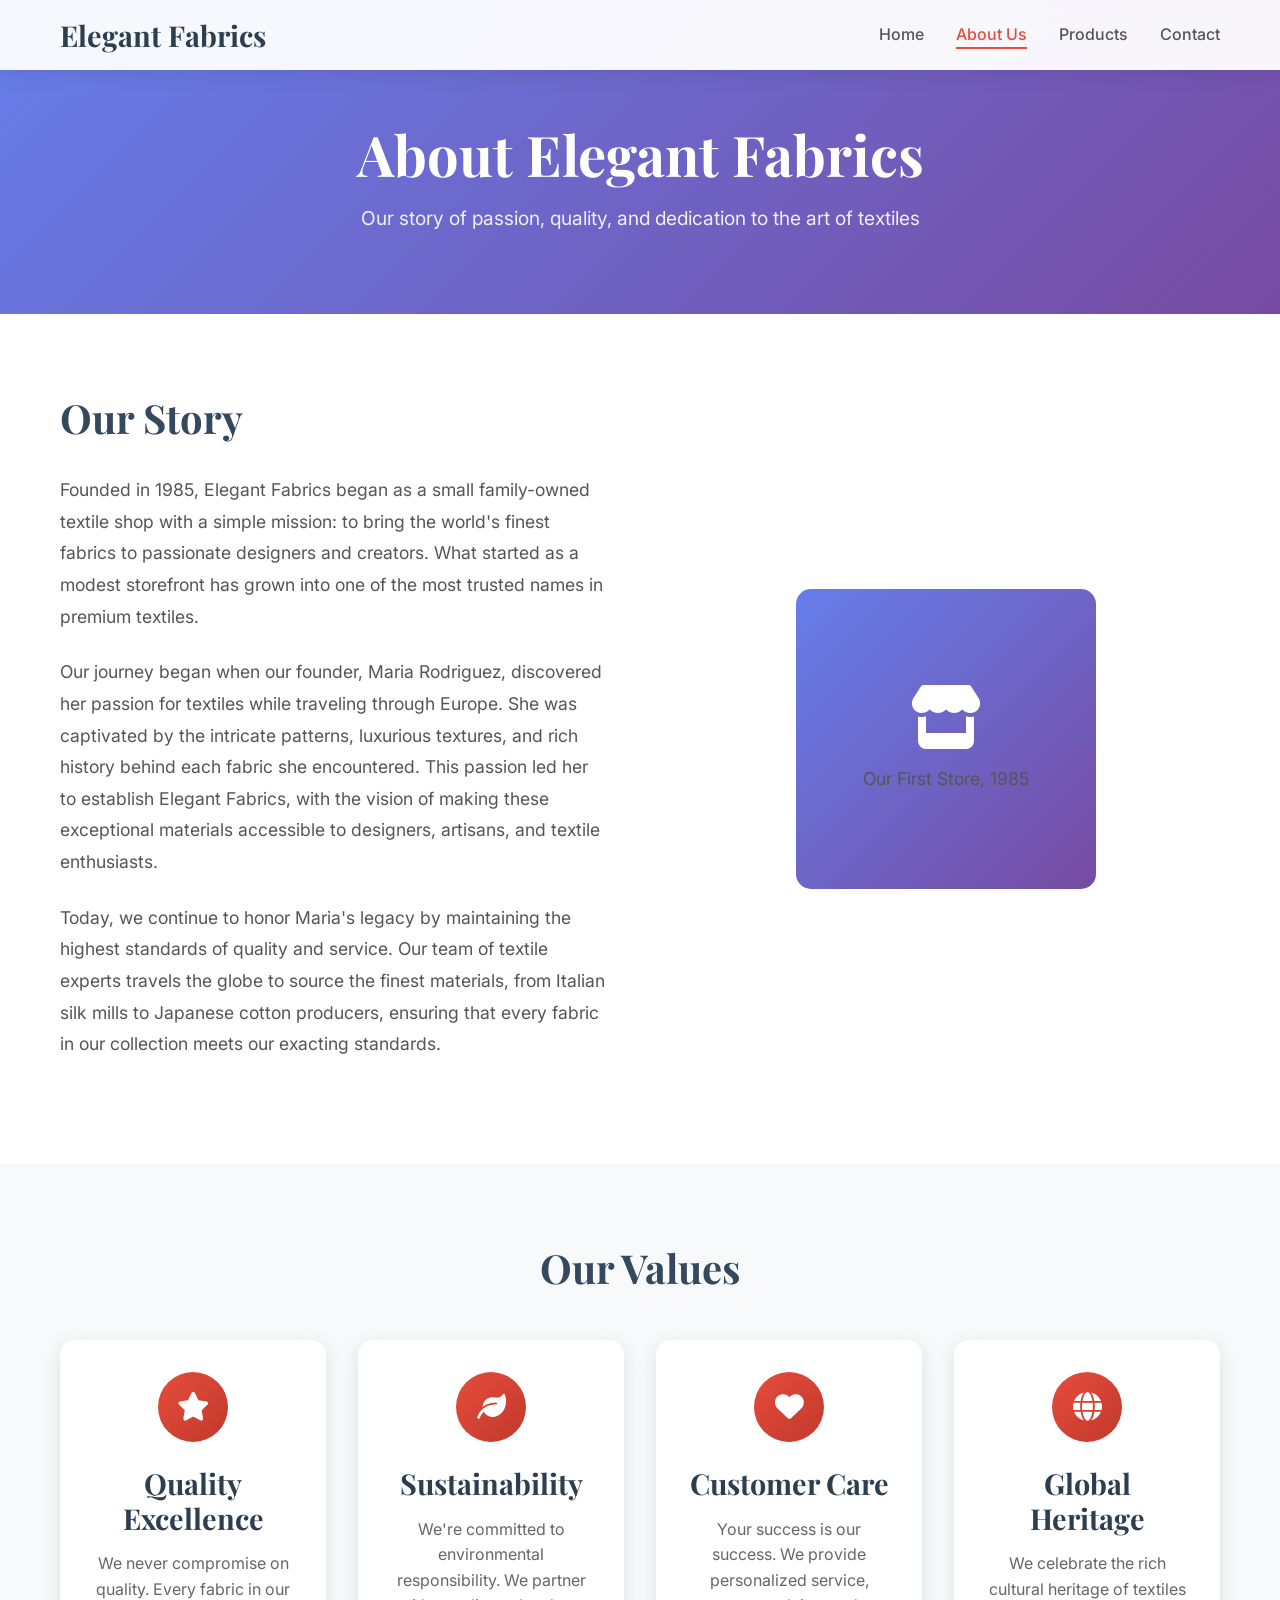
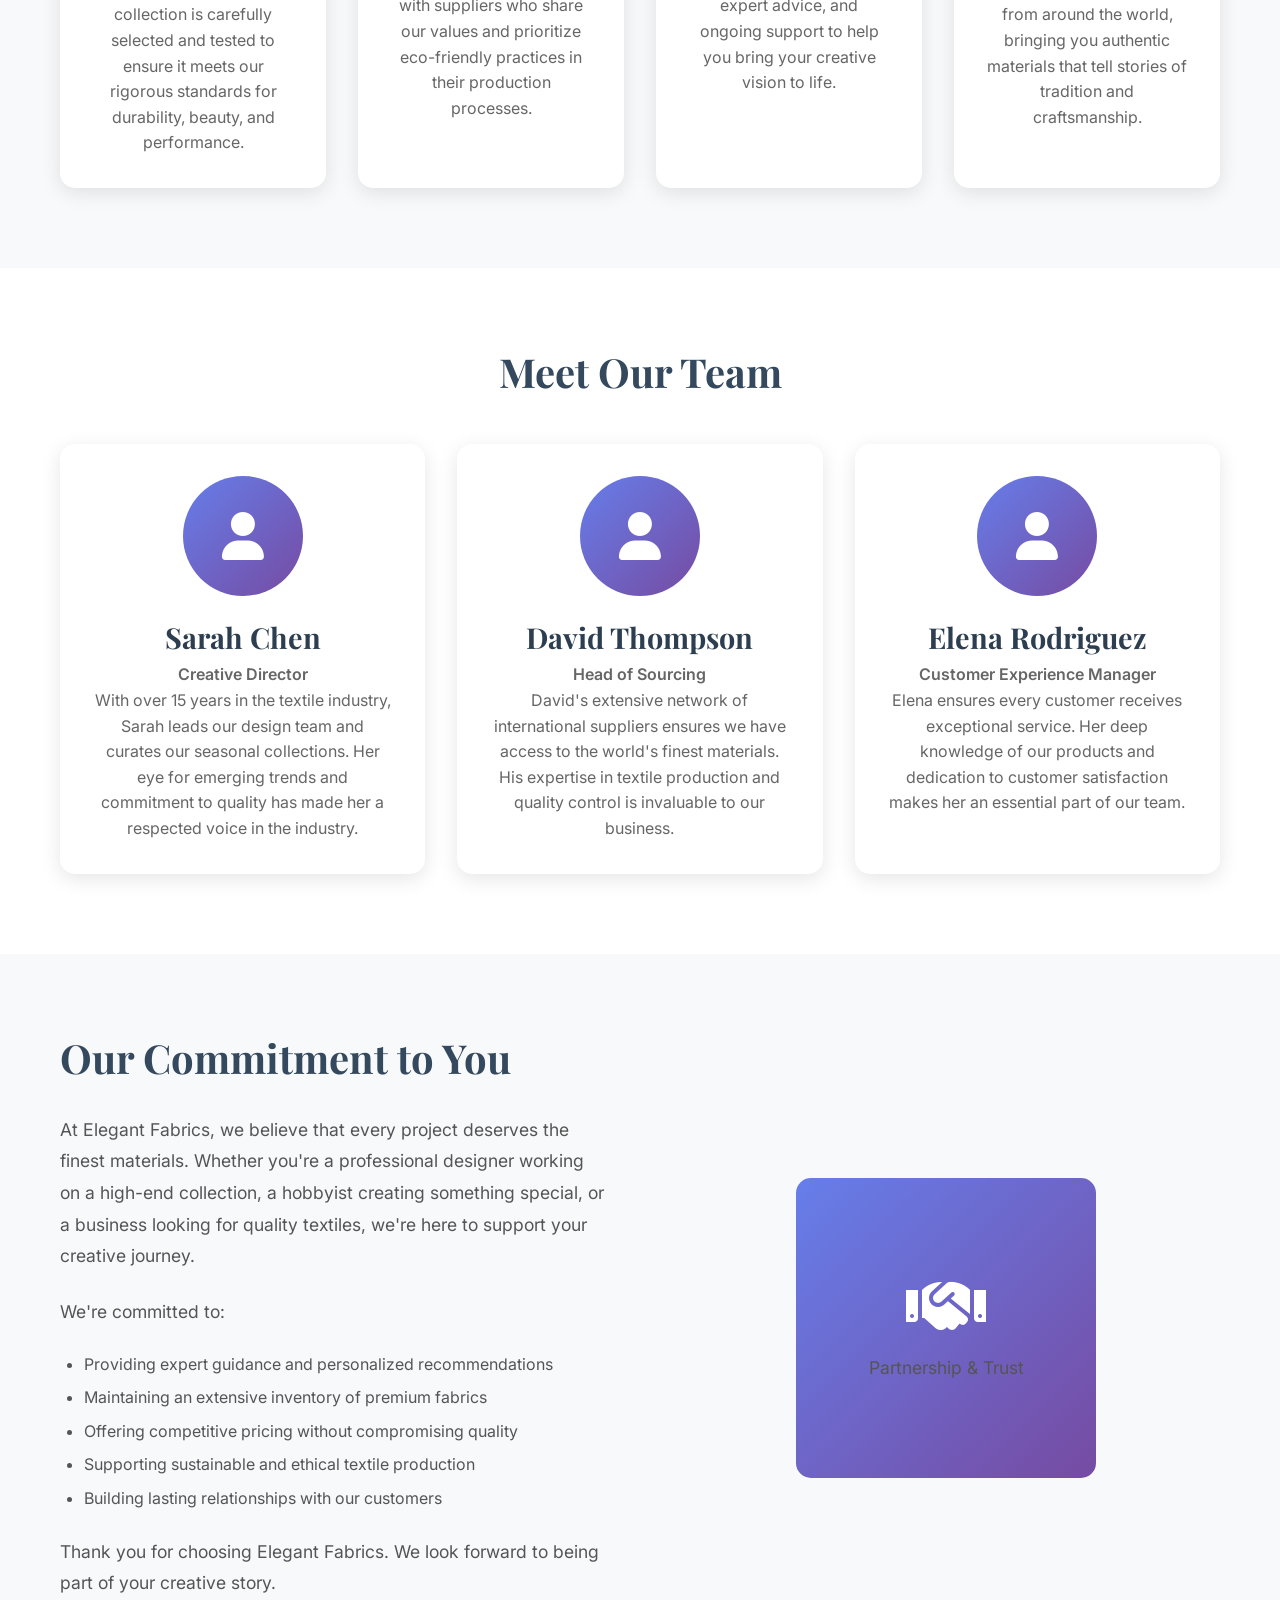
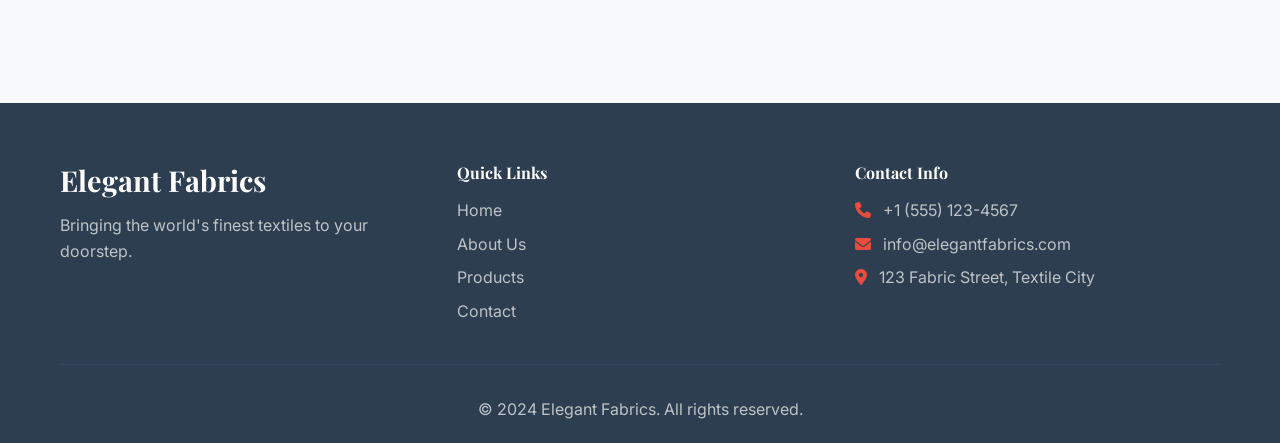
==== about.html @ a0fb5ec3 "Create Elegant Fabrics website with responsive design and modern features Co-authored-by: janikhushi" ====
<!DOCTYPE html>
<html lang="en">
<head>
    <meta charset="UTF-8">
    <meta name="viewport" content="width=device-width, initial-scale=1.0">
    <title>About Us - Elegant Fabrics</title>
    <link rel="stylesheet" href="styles.css">
    <link href="https://fonts.googleapis.com/css2?family=Playfair+Display:wght@400;700&family=Inter:wght@300;400;500;600&display=swap" rel="stylesheet">
    <link rel="stylesheet" href="https://cdnjs.cloudflare.com/ajax/libs/font-awesome/6.0.0/css/all.min.css">
</head>
<body>
    <nav class="navbar">
        <div class="nav-container">
            <div class="nav-logo">
                <h2>Elegant Fabrics</h2>
            </div>
            <ul class="nav-menu">
                <li class="nav-item">
                    <a href="index.html" class="nav-link">Home</a>
                </li>
                <li class="nav-item">
                    <a href="about.html" class="nav-link active">About Us</a>
                </li>
                <li class="nav-item">
                    <a href="#products" class="nav-link">Products</a>
                </li>
                <li class="nav-item">
                    <a href="#contact" class="nav-link">Contact</a>
                </li>
            </ul>
            <div class="hamburger">
                <span class="bar"></span>
                <span class="bar"></span>
                <span class="bar"></span>
            </div>
        </div>
    </nav>

    <header class="page-header">
        <div class="container">
            <h1>About Elegant Fabrics</h1>
            <p>Our story of passion, quality, and dedication to the art of textiles</p>
        </div>
    </header>

    <main>
        <!-- Our Story Section -->
        <section class="about-section">
            <div class="container">
                <div class="about-content">
                    <div class="about-text">
                        <h2>Our Story</h2>
                        <p>Founded in 1985, Elegant Fabrics began as a small family-owned textile shop with a simple mission: to bring the world's finest fabrics to passionate designers and creators. What started as a modest storefront has grown into one of the most trusted names in premium textiles.</p>
                        
                        <p>Our journey began when our founder, Maria Rodriguez, discovered her passion for textiles while traveling through Europe. She was captivated by the intricate patterns, luxurious textures, and rich history behind each fabric she encountered. This passion led her to establish Elegant Fabrics, with the vision of making these exceptional materials accessible to designers, artisans, and textile enthusiasts.</p>
                        
                        <p>Today, we continue to honor Maria's legacy by maintaining the highest standards of quality and service. Our team of textile experts travels the globe to source the finest materials, from Italian silk mills to Japanese cotton producers, ensuring that every fabric in our collection meets our exacting standards.</p>
                    </div>
                    <div class="about-image">
                        <div class="image-placeholder">
                            <i class="fas fa-store"></i>
                            <p>Our First Store, 1985</p>
                        </div>
                    </div>
                </div>
            </div>
        </section>

        <!-- Our Values Section -->
        <section class="values-section">
            <div class="container">
                <h2>Our Values</h2>
                <div class="values-grid">
                    <div class="value-card">
                        <div class="value-icon">
                            <i class="fas fa-star"></i>
                        </div>
                        <h3>Quality Excellence</h3>
                        <p>We never compromise on quality. Every fabric in our collection is carefully selected and tested to ensure it meets our rigorous standards for durability, beauty, and performance.</p>
                    </div>
                    <div class="value-card">
                        <div class="value-icon">
                            <i class="fas fa-leaf"></i>
                        </div>
                        <h3>Sustainability</h3>
                        <p>We're committed to environmental responsibility. We partner with suppliers who share our values and prioritize eco-friendly practices in their production processes.</p>
                    </div>
                    <div class="value-card">
                        <div class="value-icon">
                            <i class="fas fa-heart"></i>
                        </div>
                        <h3>Customer Care</h3>
                        <p>Your success is our success. We provide personalized service, expert advice, and ongoing support to help you bring your creative vision to life.</p>
                    </div>
                    <div class="value-card">
                        <div class="value-icon">
                            <i class="fas fa-globe"></i>
                        </div>
                        <h3>Global Heritage</h3>
                        <p>We celebrate the rich cultural heritage of textiles from around the world, bringing you authentic materials that tell stories of tradition and craftsmanship.</p>
                    </div>
                </div>
            </div>
        </section>

        <!-- Our Team Section -->
        <section class="team-section">
            <div class="container">
                <h2>Meet Our Team</h2>
                <div class="team-grid">
                    <div class="team-member">
                        <div class="member-image">
                            <i class="fas fa-user"></i>
                        </div>
                        <h3>Sarah Chen</h3>
                        <p class="member-title">Creative Director</p>
                        <p>With over 15 years in the textile industry, Sarah leads our design team and curates our seasonal collections. Her eye for emerging trends and commitment to quality has made her a respected voice in the industry.</p>
                    </div>
                    <div class="team-member">
                        <div class="member-image">
                            <i class="fas fa-user"></i>
                        </div>
                        <h3>David Thompson</h3>
                        <p class="member-title">Head of Sourcing</p>
                        <p>David's extensive network of international suppliers ensures we have access to the world's finest materials. His expertise in textile production and quality control is invaluable to our business.</p>
                    </div>
                    <div class="team-member">
                        <div class="member-image">
                            <i class="fas fa-user"></i>
                        </div>
                        <h3>Elena Rodriguez</h3>
                        <p class="member-title">Customer Experience Manager</p>
                        <p>Elena ensures every customer receives exceptional service. Her deep knowledge of our products and dedication to customer satisfaction makes her an essential part of our team.</p>
                    </div>
                </div>
            </div>
        </section>

        <!-- Our Commitment Section -->
        <section class="commitment-section">
            <div class="container">
                <div class="commitment-content">
                    <div class="commitment-text">
                        <h2>Our Commitment to You</h2>
                        <p>At Elegant Fabrics, we believe that every project deserves the finest materials. Whether you're a professional designer working on a high-end collection, a hobbyist creating something special, or a business looking for quality textiles, we're here to support your creative journey.</p>
                        
                        <p>We're committed to:</p>
                        <ul>
                            <li>Providing expert guidance and personalized recommendations</li>
                            <li>Maintaining an extensive inventory of premium fabrics</li>
                            <li>Offering competitive pricing without compromising quality</li>
                            <li>Supporting sustainable and ethical textile production</li>
                            <li>Building lasting relationships with our customers</li>
                        </ul>
                        
                        <p>Thank you for choosing Elegant Fabrics. We look forward to being part of your creative story.</p>
                    </div>
                    <div class="commitment-image">
                        <div class="image-placeholder">
                            <i class="fas fa-handshake"></i>
                            <p>Partnership & Trust</p>
                        </div>
                    </div>
                </div>
            </div>
        </section>
    </main>

    <footer class="footer">
        <div class="container">
            <div class="footer-content">
                <div class="footer-section">
                    <h3>Elegant Fabrics</h3>
                    <p>Bringing the world's finest textiles to your doorstep.</p>
                </div>
                <div class="footer-section">
                    <h4>Quick Links</h4>
                    <ul>
                        <li><a href="index.html">Home</a></li>
                        <li><a href="about.html">About Us</a></li>
                        <li><a href="#products">Products</a></li>
                        <li><a href="#contact">Contact</a></li>
                    </ul>
                </div>
                <div class="footer-section">
                    <h4>Contact Info</h4>
                    <p><i class="fas fa-phone"></i> +1 (555) 123-4567</p>
                    <p><i class="fas fa-envelope"></i> info@elegantfabrics.com</p>
                    <p><i class="fas fa-map-marker-alt"></i> 123 Fabric Street, Textile City</p>
                </div>
            </div>
            <div class="footer-bottom">
                <p>&copy; 2024 Elegant Fabrics. All rights reserved.</p>
            </div>
        </div>
    </footer>

    <script src="script.js"></script>
</body>
</html>
---- styles.css ----
/* Reset and Base Styles */
* {
    margin: 0;
    padding: 0;
    box-sizing: border-box;
}

body {
    font-family: 'Inter', sans-serif;
    line-height: 1.6;
    color: #333;
    background-color: #fff;
}

.container {
    max-width: 1200px;
    margin: 0 auto;
    padding: 0 20px;
}

/* Typography */
h1, h2, h3, h4, h5, h6 {
    font-family: 'Playfair Display', serif;
    font-weight: 700;
    line-height: 1.2;
    margin-bottom: 1rem;
}

h1 {
    font-size: 3.5rem;
    color: #2c3e50;
}

h2 {
    font-size: 2.5rem;
    color: #34495e;
}

h3 {
    font-size: 1.8rem;
    color: #2c3e50;
}

p {
    margin-bottom: 1rem;
    color: #555;
}

/* Navigation */
.navbar {
    background: rgba(255, 255, 255, 0.95);
    backdrop-filter: blur(10px);
    position: fixed;
    top: 0;
    width: 100%;
    z-index: 1000;
    box-shadow: 0 2px 20px rgba(0, 0, 0, 0.1);
    transition: all 0.3s ease;
}

.nav-container {
    max-width: 1200px;
    margin: 0 auto;
    padding: 0 20px;
    display: flex;
    justify-content: space-between;
    align-items: center;
    height: 70px;
}

.nav-logo h2 {
    font-family: 'Playfair Display', serif;
    color: #2c3e50;
    font-size: 1.8rem;
    margin: 0;
}

.nav-menu {
    display: flex;
    list-style: none;
    gap: 2rem;
}

.nav-link {
    text-decoration: none;
    color: #555;
    font-weight: 500;
    transition: color 0.3s ease;
    position: relative;
}

.nav-link:hover,
.nav-link.active {
    color: #e74c3c;
}

.nav-link::after {
    content: '';
    position: absolute;
    width: 0;
    height: 2px;
    bottom: -5px;
    left: 0;
    background-color: #e74c3c;
    transition: width 0.3s ease;
}

.nav-link:hover::after,
.nav-link.active::after {
    width: 100%;
}

.hamburger {
    display: none;
    flex-direction: column;
    cursor: pointer;
}

.bar {
    width: 25px;
    height: 3px;
    background-color: #333;
    margin: 3px 0;
    transition: 0.3s;
}

/* Hero Section */
.hero {
    height: 100vh;
    background: linear-gradient(135deg, #667eea 0%, #764ba2 100%);
    display: flex;
    align-items: center;
    justify-content: center;
    text-align: center;
    color: white;
    position: relative;
    overflow: hidden;
}

.hero::before {
    content: '';
    position: absolute;
    top: 0;
    left: 0;
    right: 0;
    bottom: 0;
    background: url('data:image/svg+xml,<svg xmlns="http://www.w3.org/2000/svg" viewBox="0 0 100 100"><defs><pattern id="grain" width="100" height="100" patternUnits="userSpaceOnUse"><circle cx="50" cy="50" r="1" fill="white" opacity="0.1"/></pattern></defs><rect width="100" height="100" fill="url(%23grain)"/></svg>');
    opacity: 0.3;
}

.hero-content {
    position: relative;
    z-index: 2;
    max-width: 800px;
    padding: 0 20px;
}

.hero-content h1 {
    font-size: 4rem;
    margin-bottom: 1rem;
    color: white;
    text-shadow: 2px 2px 4px rgba(0, 0, 0, 0.3);
}

.hero-content p {
    font-size: 1.3rem;
    margin-bottom: 2rem;
    color: rgba(255, 255, 255, 0.9);
}

.cta-button {
    display: inline-block;
    padding: 15px 30px;
    background: #e74c3c;
    color: white;
    text-decoration: none;
    border-radius: 50px;
    font-weight: 600;
    transition: all 0.3s ease;
    box-shadow: 0 4px 15px rgba(231, 76, 60, 0.3);
}

.cta-button:hover {
    background: #c0392b;
    transform: translateY(-2px);
    box-shadow: 0 6px 20px rgba(231, 76, 60, 0.4);
}

/* Page Header */
.page-header {
    background: linear-gradient(135deg, #667eea 0%, #764ba2 100%);
    color: white;
    padding: 120px 0 80px;
    text-align: center;
}

.page-header h1 {
    color: white;
    margin-bottom: 1rem;
}

.page-header p {
    font-size: 1.2rem;
    color: rgba(255, 255, 255, 0.9);
    margin: 0;
}

/* Featured Products */
.featured-products {
    padding: 80px 0;
    background: #f8f9fa;
}

.featured-products h2 {
    text-align: center;
    margin-bottom: 3rem;
}

.product-grid {
    display: grid;
    grid-template-columns: repeat(auto-fit, minmax(300px, 1fr));
    gap: 2rem;
}

.product-card {
    background: white;
    padding: 2rem;
    border-radius: 15px;
    text-align: center;
    box-shadow: 0 5px 20px rgba(0, 0, 0, 0.1);
    transition: transform 0.3s ease, box-shadow 0.3s ease;
}

.product-card:hover {
    transform: translateY(-5px);
    box-shadow: 0 10px 30px rgba(0, 0, 0, 0.15);
}

.product-image {
    width: 80px;
    height: 80px;
    background: linear-gradient(135deg, #667eea 0%, #764ba2 100%);
    border-radius: 50%;
    display: flex;
    align-items: center;
    justify-content: center;
    margin: 0 auto 1.5rem;
}

.product-image i {
    font-size: 2rem;
    color: white;
}

.product-card h3 {
    margin-bottom: 1rem;
    color: #2c3e50;
}

.product-card p {
    color: #666;
    margin: 0;
}

/* About Section */
.about-section {
    padding: 80px 0;
}

.about-content {
    display: grid;
    grid-template-columns: 1fr 1fr;
    gap: 4rem;
    align-items: center;
}

.about-text h2 {
    margin-bottom: 2rem;
}

.about-text p {
    font-size: 1.1rem;
    line-height: 1.8;
    margin-bottom: 1.5rem;
}

.about-image {
    display: flex;
    justify-content: center;
}

.image-placeholder {
    width: 300px;
    height: 300px;
    background: linear-gradient(135deg, #667eea 0%, #764ba2 100%);
    border-radius: 15px;
    display: flex;
    flex-direction: column;
    align-items: center;
    justify-content: center;
    color: white;
    text-align: center;
}

.image-placeholder i {
    font-size: 4rem;
    margin-bottom: 1rem;
}

.image-placeholder p {
    font-size: 1.1rem;
    margin: 0;
}

/* Values Section */
.values-section {
    padding: 80px 0;
    background: #f8f9fa;
}

.values-section h2 {
    text-align: center;
    margin-bottom: 3rem;
}

.values-grid {
    display: grid;
    grid-template-columns: repeat(auto-fit, minmax(250px, 1fr));
    gap: 2rem;
}

.value-card {
    background: white;
    padding: 2rem;
    border-radius: 15px;
    text-align: center;
    box-shadow: 0 5px 20px rgba(0, 0, 0, 0.1);
    transition: transform 0.3s ease;
}

.value-card:hover {
    transform: translateY(-5px);
}

.value-icon {
    width: 70px;
    height: 70px;
    background: linear-gradient(135deg, #e74c3c 0%, #c0392b 100%);
    border-radius: 50%;
    display: flex;
    align-items: center;
    justify-content: center;
    margin: 0 auto 1.5rem;
}

.value-icon i {
    font-size: 1.8rem;
    color: white;
}

.value-card h3 {
    margin-bottom: 1rem;
    color: #2c3e50;
}

.value-card p {
    color: #666;
    margin: 0;
}

/* Team Section */
.team-section {
    padding: 80px 0;
}

.team-section h2 {
    text-align: center;
    margin-bottom: 3rem;
}

.team-grid {
    display: grid;
    grid-template-columns: repeat(auto-fit, minmax(300px, 1fr));
    gap: 2rem;
}

.team-member {
    background: white;
    padding: 2rem;
    border-radius: 15px;
    text-align: center;
    box-shadow: 0 5px 20px rgba(0, 0, 0, 0.1);
    transition: transform 0.3s ease;
}

.team-member:hover {
    transform: translateY(-5px);
}

.member-image {
    width: 120px;
    height: 120px;
    background: linear-gradient(135deg, #667eea 0%, #764ba2 100%);
    border-radius: 50%;
    display: flex;
    align-items: center;
    justify-content: center;
    margin: 0 auto 1.5rem;
}

.member-image i {
    font-size: 3rem;
    color: white;
}

.team-member h3 {
    margin-bottom: 0.5rem;
    color: #2c3e50;
}

.member-title {
    color: #e74c3c;
    font-weight: 600;
    margin-bottom: 1rem;
}

.team-member p {
    color: #666;
    margin: 0;
}

/* Commitment Section */
.commitment-section {
    padding: 80px 0;
    background: #f8f9fa;
}

.commitment-content {
    display: grid;
    grid-template-columns: 1fr 1fr;
    gap: 4rem;
    align-items: center;
}

.commitment-text h2 {
    margin-bottom: 2rem;
}

.commitment-text p {
    font-size: 1.1rem;
    line-height: 1.8;
    margin-bottom: 1.5rem;
}

.commitment-text ul {
    margin: 1.5rem 0;
    padding-left: 1.5rem;
}

.commitment-text li {
    margin-bottom: 0.5rem;
    color: #555;
}

.commitment-image {
    display: flex;
    justify-content: center;
}

/* Footer */
.footer {
    background: #2c3e50;
    color: white;
    padding: 60px 0 20px;
}

.footer-content {
    display: grid;
    grid-template-columns: repeat(auto-fit, minmax(250px, 1fr));
    gap: 2rem;
    margin-bottom: 2rem;
}

.footer-section h3,
.footer-section h4 {
    color: white;
    margin-bottom: 1rem;
}

.footer-section p {
    color: #bdc3c7;
    margin-bottom: 0.5rem;
}

.footer-section ul {
    list-style: none;
}

.footer-section ul li {
    margin-bottom: 0.5rem;
}

.footer-section ul li a {
    color: #bdc3c7;
    text-decoration: none;
    transition: color 0.3s ease;
}

.footer-section ul li a:hover {
    color: #e74c3c;
}

.footer-section i {
    margin-right: 0.5rem;
    color: #e74c3c;
}

.footer-bottom {
    border-top: 1px solid #34495e;
    padding-top: 2rem;
    text-align: center;
}

.footer-bottom p {
    color: #bdc3c7;
    margin: 0;
}

/* Responsive Design */
@media (max-width: 768px) {
    .hamburger {
        display: flex;
    }

    .nav-menu {
        position: fixed;
        left: -100%;
        top: 70px;
        flex-direction: column;
        background-color: white;
        width: 100%;
        text-align: center;
        transition: 0.3s;
        box-shadow: 0 10px 27px rgba(0, 0, 0, 0.05);
        padding: 2rem 0;
    }

    .nav-menu.active {
        left: 0;
    }

    .hero-content h1 {
        font-size: 2.5rem;
    }

    .hero-content p {
        font-size: 1.1rem;
    }

    h1 {
        font-size: 2.5rem;
    }

    h2 {
        font-size: 2rem;
    }

    .about-content,
    .commitment-content {
        grid-template-columns: 1fr;
        gap: 2rem;
    }

    .image-placeholder {
        width: 250px;
        height: 250px;
    }

    .product-grid,
    .values-grid,
    .team-grid {
        grid-template-columns: 1fr;
    }

    .footer-content {
        grid-template-columns: 1fr;
        text-align: center;
    }
}

@media (max-width: 480px) {
    .container {
        padding: 0 15px;
    }

    .hero-content h1 {
        font-size: 2rem;
    }

    .hero-content p {
        font-size: 1rem;
    }

    .cta-button {
        padding: 12px 25px;
        font-size: 0.9rem;
    }

    .product-card,
    .value-card,
    .team-member {
        padding: 1.5rem;
    }
}

/* Animations */
@keyframes fadeInUp {
    from {
        opacity: 0;
        transform: translateY(30px);
    }
    to {
        opacity: 1;
        transform: translateY(0);
    }
}

.about-section,
.values-section,
.team-section,
.commitment-section {
    animation: fadeInUp 0.8s ease-out;
}

/* Smooth scrolling */
html {
    scroll-behavior: smooth;
}
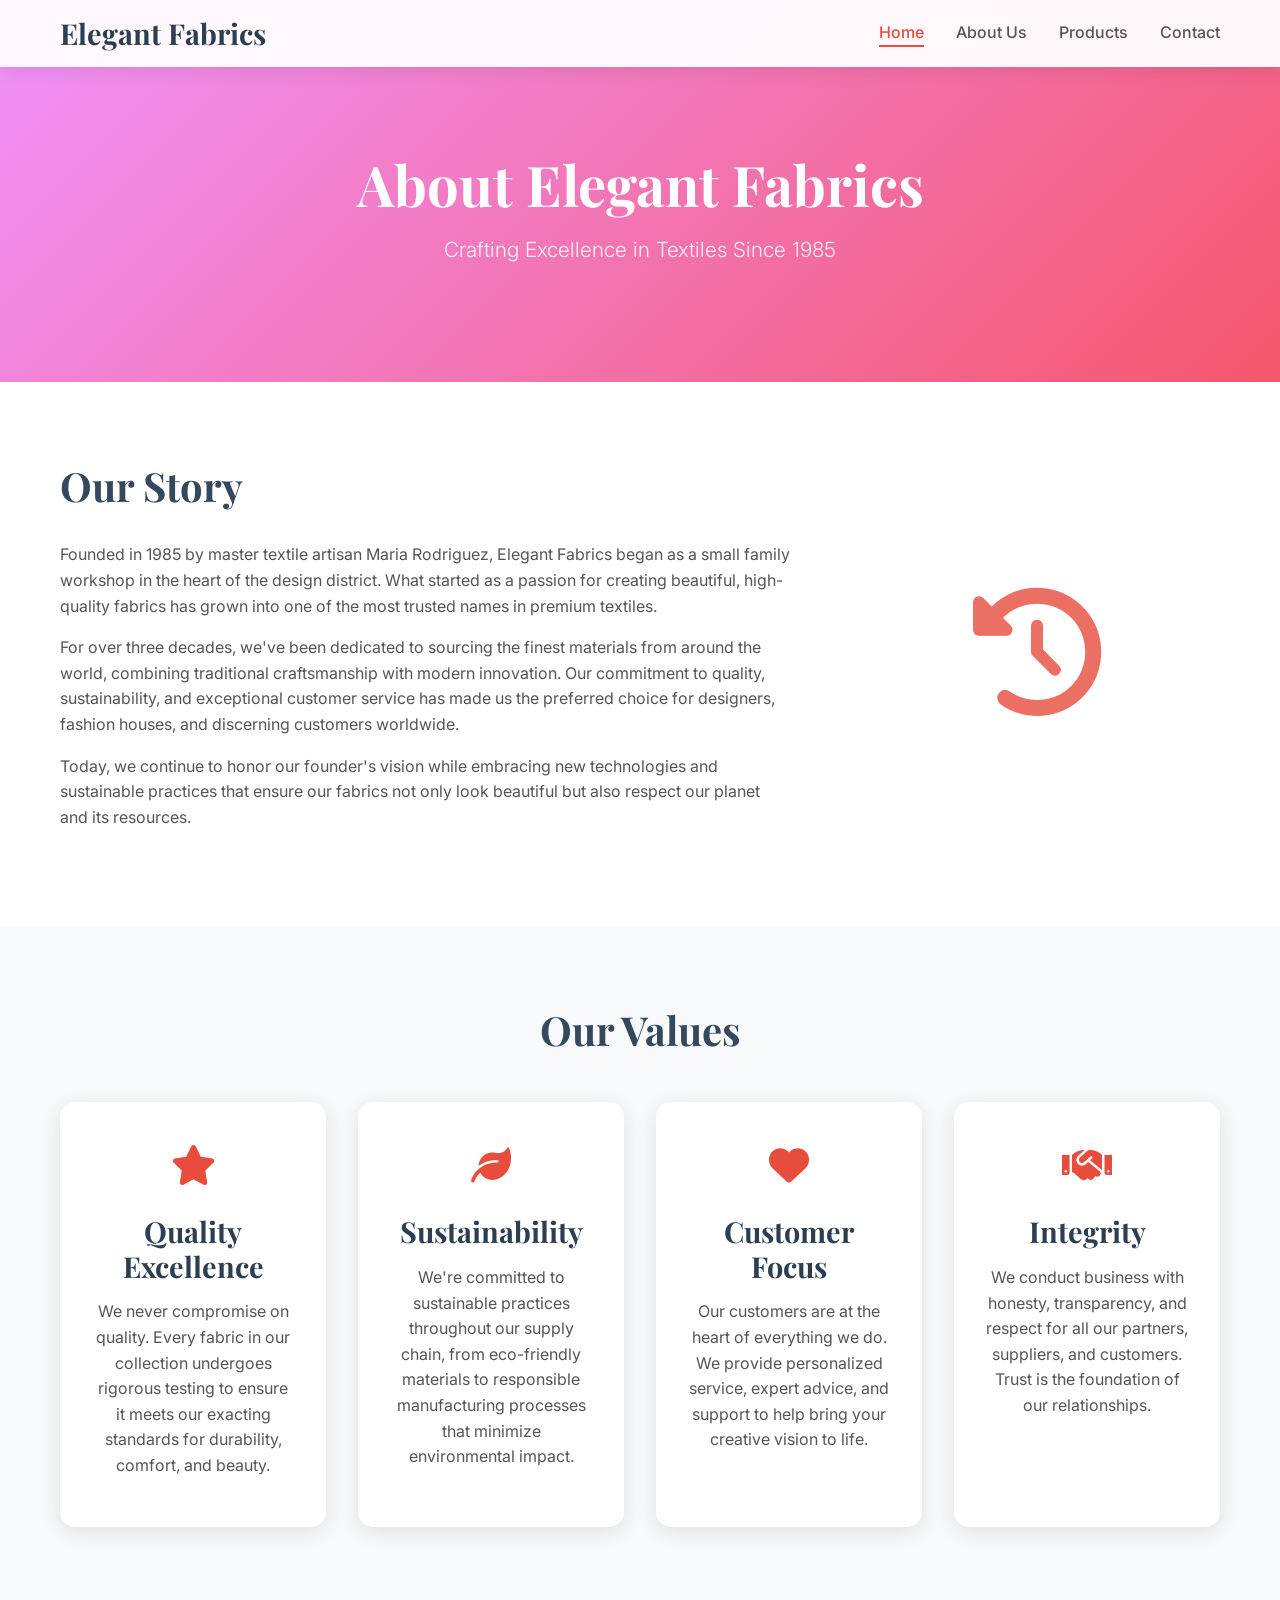
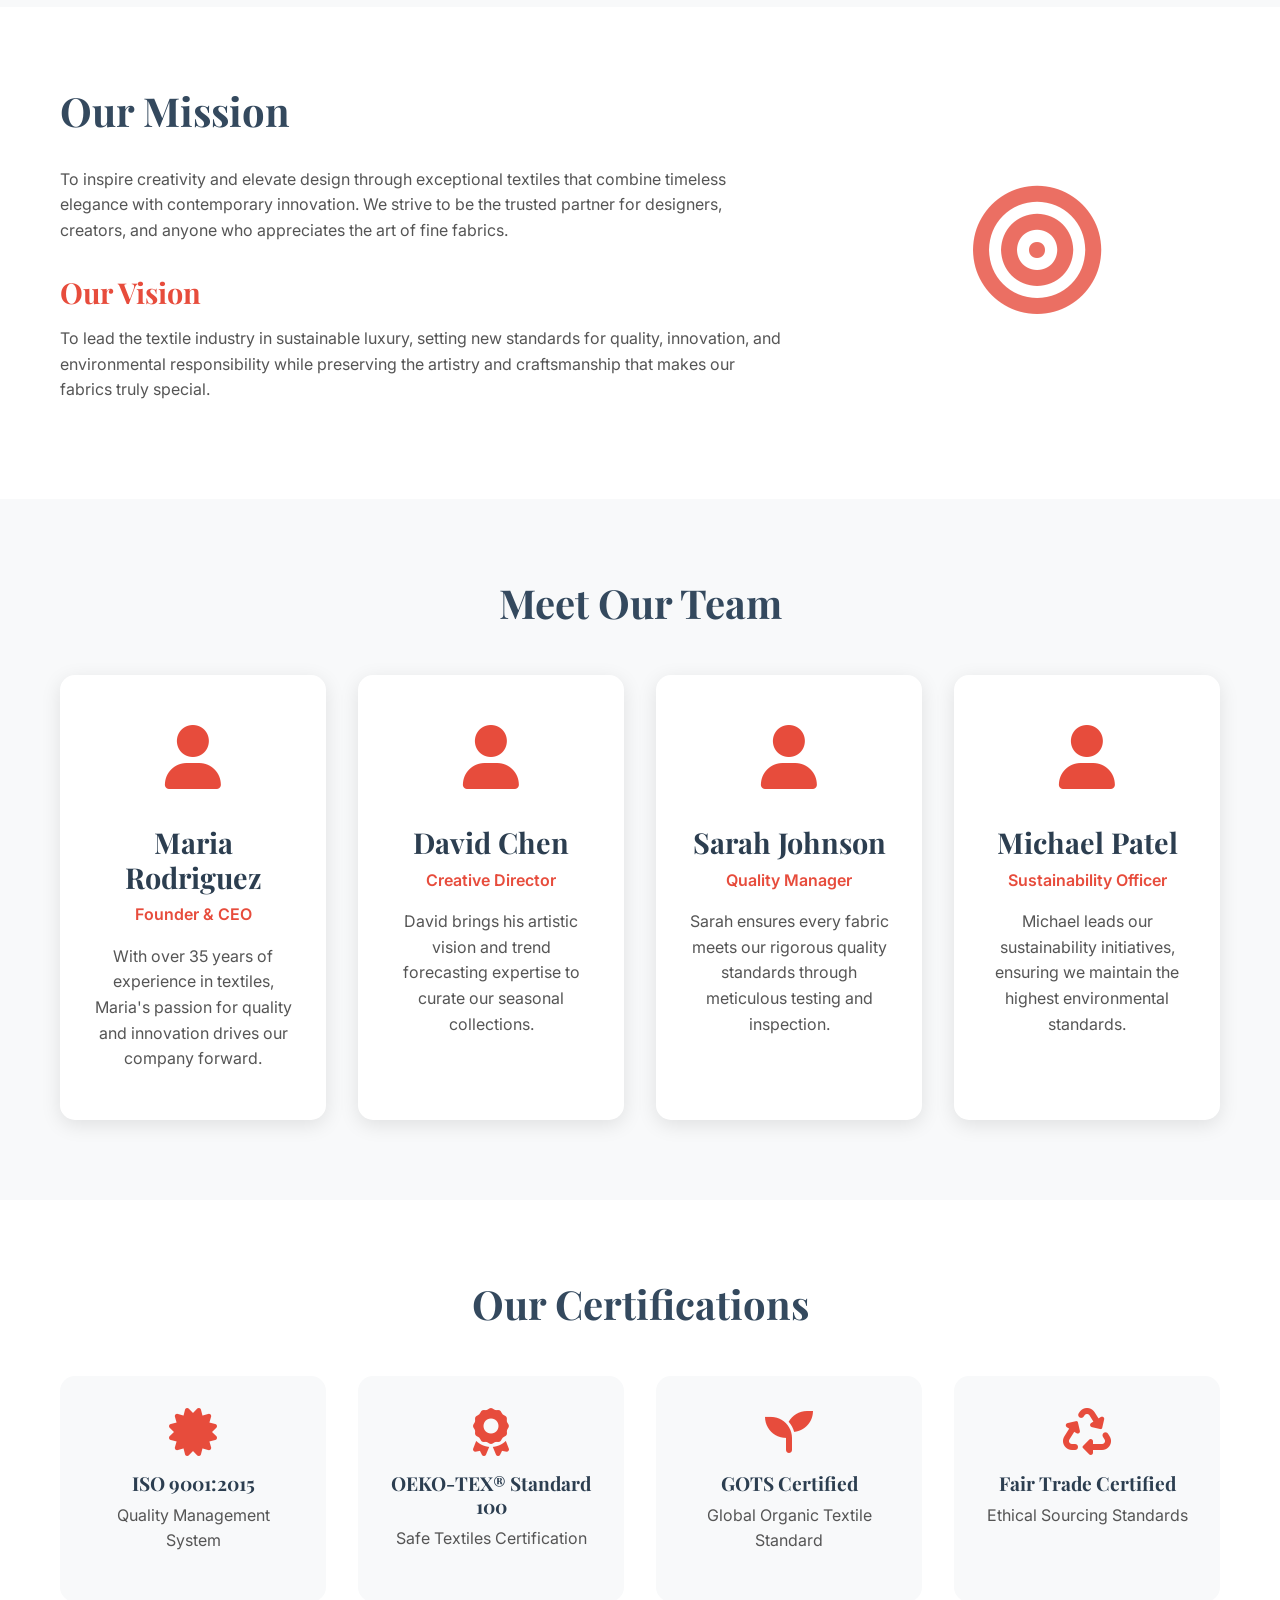
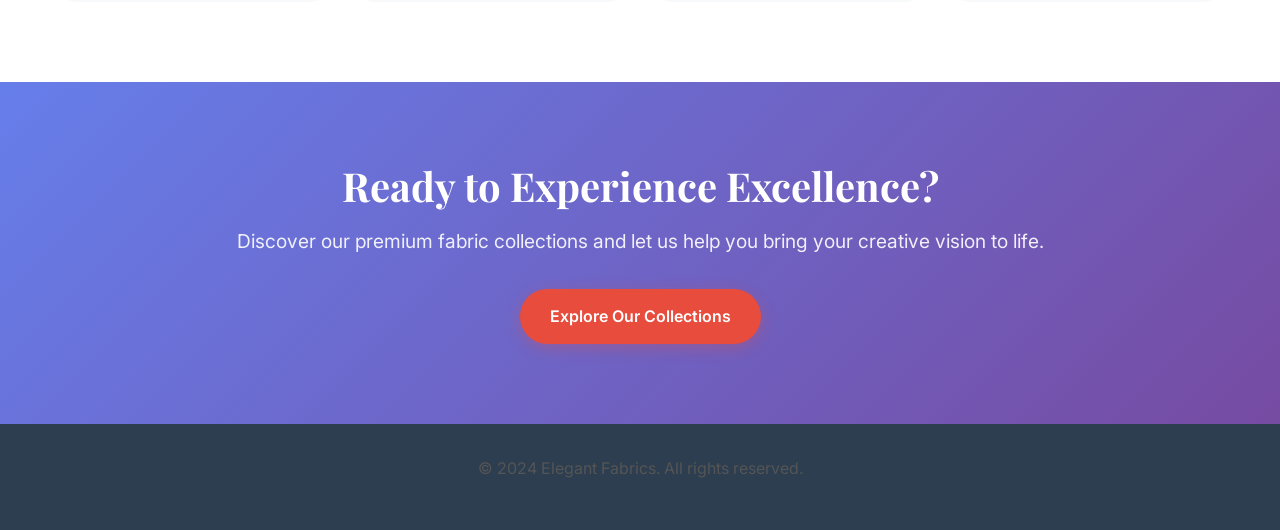
==== commit ad85dd6c: "Create complete website for Elegant Fabrics with responsive design Co-authored-by: janikhushi2001 <j" ====
--- a/about.html
+++ b/about.html
@@ -9,65 +9,62 @@
     <link rel="stylesheet" href="https://cdnjs.cloudflare.com/ajax/libs/font-awesome/6.0.0/css/all.min.css">
 </head>
 <body>
-    <nav class="navbar">
-        <div class="nav-container">
-            <div class="nav-logo">
-                <h2>Elegant Fabrics</h2>
-            </div>
-            <ul class="nav-menu">
-                <li class="nav-item">
-                    <a href="index.html" class="nav-link">Home</a>
-                </li>
-                <li class="nav-item">
-                    <a href="about.html" class="nav-link active">About Us</a>
-                </li>
-                <li class="nav-item">
-                    <a href="#products" class="nav-link">Products</a>
-                </li>
-                <li class="nav-item">
-                    <a href="#contact" class="nav-link">Contact</a>
-                </li>
-            </ul>
-            <div class="hamburger">
-                <span class="bar"></span>
-                <span class="bar"></span>
-                <span class="bar"></span>
-            </div>
-        </div>
-    </nav>
-
-    <header class="page-header">
-        <div class="container">
-            <h1>About Elegant Fabrics</h1>
-            <p>Our story of passion, quality, and dedication to the art of textiles</p>
-        </div>
+    <header class="header">
+        <nav class="navbar">
+            <div class="nav-container">
+                <div class="nav-logo">
+                    <h2>Elegant Fabrics</h2>
+                </div>
+                <ul class="nav-menu">
+                    <li class="nav-item">
+                        <a href="index.html" class="nav-link">Home</a>
+                    </li>
+                    <li class="nav-item">
+                        <a href="about.html" class="nav-link active">About Us</a>
+                    </li>
+                    <li class="nav-item">
+                        <a href="index.html#products" class="nav-link">Products</a>
+                    </li>
+                    <li class="nav-item">
+                        <a href="index.html#contact" class="nav-link">Contact</a>
+                    </li>
+                </ul>
+                <div class="hamburger">
+                    <span class="bar"></span>
+                    <span class="bar"></span>
+                    <span class="bar"></span>
+                </div>
+            </div>
+        </nav>
     </header>
 
     <main>
-        <!-- Our Story Section -->
-        <section class="about-section">
-            <div class="container">
-                <div class="about-content">
-                    <div class="about-text">
+        <section class="about-hero">
+            <div class="container">
+                <h1>About Elegant Fabrics</h1>
+                <p class="subtitle">Crafting Excellence in Textiles Since 1985</p>
+            </div>
+        </section>
+
+        <section class="our-story">
+            <div class="container">
+                <div class="story-content">
+                    <div class="story-text">
                         <h2>Our Story</h2>
-                        <p>Founded in 1985, Elegant Fabrics began as a small family-owned textile shop with a simple mission: to bring the world's finest fabrics to passionate designers and creators. What started as a modest storefront has grown into one of the most trusted names in premium textiles.</p>
+                        <p>Founded in 1985 by master textile artisan Maria Rodriguez, Elegant Fabrics began as a small family workshop in the heart of the design district. What started as a passion for creating beautiful, high-quality fabrics has grown into one of the most trusted names in premium textiles.</p>
                         
-                        <p>Our journey began when our founder, Maria Rodriguez, discovered her passion for textiles while traveling through Europe. She was captivated by the intricate patterns, luxurious textures, and rich history behind each fabric she encountered. This passion led her to establish Elegant Fabrics, with the vision of making these exceptional materials accessible to designers, artisans, and textile enthusiasts.</p>
+                        <p>For over three decades, we've been dedicated to sourcing the finest materials from around the world, combining traditional craftsmanship with modern innovation. Our commitment to quality, sustainability, and exceptional customer service has made us the preferred choice for designers, fashion houses, and discerning customers worldwide.</p>
                         
-                        <p>Today, we continue to honor Maria's legacy by maintaining the highest standards of quality and service. Our team of textile experts travels the globe to source the finest materials, from Italian silk mills to Japanese cotton producers, ensuring that every fabric in our collection meets our exacting standards.</p>
-                    </div>
-                    <div class="about-image">
-                        <div class="image-placeholder">
-                            <i class="fas fa-store"></i>
-                            <p>Our First Store, 1985</p>
-                        </div>
-                    </div>
-                </div>
-            </div>
-        </section>
-
-        <!-- Our Values Section -->
-        <section class="values-section">
+                        <p>Today, we continue to honor our founder's vision while embracing new technologies and sustainable practices that ensure our fabrics not only look beautiful but also respect our planet and its resources.</p>
+                    </div>
+                    <div class="story-image">
+                        <i class="fas fa-history"></i>
+                    </div>
+                </div>
+            </div>
+        </section>
+
+        <section class="our-values">
             <div class="container">
                 <h2>Our Values</h2>
                 <div class="values-grid">
@@ -76,35 +73,51 @@
                             <i class="fas fa-star"></i>
                         </div>
                         <h3>Quality Excellence</h3>
-                        <p>We never compromise on quality. Every fabric in our collection is carefully selected and tested to ensure it meets our rigorous standards for durability, beauty, and performance.</p>
+                        <p>We never compromise on quality. Every fabric in our collection undergoes rigorous testing to ensure it meets our exacting standards for durability, comfort, and beauty.</p>
                     </div>
                     <div class="value-card">
                         <div class="value-icon">
                             <i class="fas fa-leaf"></i>
                         </div>
                         <h3>Sustainability</h3>
-                        <p>We're committed to environmental responsibility. We partner with suppliers who share our values and prioritize eco-friendly practices in their production processes.</p>
+                        <p>We're committed to sustainable practices throughout our supply chain, from eco-friendly materials to responsible manufacturing processes that minimize environmental impact.</p>
                     </div>
                     <div class="value-card">
                         <div class="value-icon">
                             <i class="fas fa-heart"></i>
                         </div>
-                        <h3>Customer Care</h3>
-                        <p>Your success is our success. We provide personalized service, expert advice, and ongoing support to help you bring your creative vision to life.</p>
-                    </div>
-                    <div class="value-card">
-                        <div class="value-icon">
-                            <i class="fas fa-globe"></i>
-                        </div>
-                        <h3>Global Heritage</h3>
-                        <p>We celebrate the rich cultural heritage of textiles from around the world, bringing you authentic materials that tell stories of tradition and craftsmanship.</p>
-                    </div>
-                </div>
-            </div>
-        </section>
-
-        <!-- Our Team Section -->
-        <section class="team-section">
+                        <h3>Customer Focus</h3>
+                        <p>Our customers are at the heart of everything we do. We provide personalized service, expert advice, and support to help bring your creative vision to life.</p>
+                    </div>
+                    <div class="value-card">
+                        <div class="value-icon">
+                            <i class="fas fa-handshake"></i>
+                        </div>
+                        <h3>Integrity</h3>
+                        <p>We conduct business with honesty, transparency, and respect for all our partners, suppliers, and customers. Trust is the foundation of our relationships.</p>
+                    </div>
+                </div>
+            </div>
+        </section>
+
+        <section class="our-mission">
+            <div class="container">
+                <div class="mission-content">
+                    <div class="mission-text">
+                        <h2>Our Mission</h2>
+                        <p>To inspire creativity and elevate design through exceptional textiles that combine timeless elegance with contemporary innovation. We strive to be the trusted partner for designers, creators, and anyone who appreciates the art of fine fabrics.</p>
+                        
+                        <h3>Our Vision</h3>
+                        <p>To lead the textile industry in sustainable luxury, setting new standards for quality, innovation, and environmental responsibility while preserving the artistry and craftsmanship that makes our fabrics truly special.</p>
+                    </div>
+                    <div class="mission-image">
+                        <i class="fas fa-bullseye"></i>
+                    </div>
+                </div>
+            </div>
+        </section>
+
+        <section class="our-team">
             <div class="container">
                 <h2>Meet Our Team</h2>
                 <div class="team-grid">
@@ -112,86 +125,78 @@
                         <div class="member-image">
                             <i class="fas fa-user"></i>
                         </div>
-                        <h3>Sarah Chen</h3>
-                        <p class="member-title">Creative Director</p>
-                        <p>With over 15 years in the textile industry, Sarah leads our design team and curates our seasonal collections. Her eye for emerging trends and commitment to quality has made her a respected voice in the industry.</p>
-                    </div>
-                    <div class="team-member">
-                        <div class="member-image">
-                            <i class="fas fa-user"></i>
-                        </div>
-                        <h3>David Thompson</h3>
-                        <p class="member-title">Head of Sourcing</p>
-                        <p>David's extensive network of international suppliers ensures we have access to the world's finest materials. His expertise in textile production and quality control is invaluable to our business.</p>
-                    </div>
-                    <div class="team-member">
-                        <div class="member-image">
-                            <i class="fas fa-user"></i>
-                        </div>
-                        <h3>Elena Rodriguez</h3>
-                        <p class="member-title">Customer Experience Manager</p>
-                        <p>Elena ensures every customer receives exceptional service. Her deep knowledge of our products and dedication to customer satisfaction makes her an essential part of our team.</p>
-                    </div>
-                </div>
-            </div>
-        </section>
-
-        <!-- Our Commitment Section -->
-        <section class="commitment-section">
-            <div class="container">
-                <div class="commitment-content">
-                    <div class="commitment-text">
-                        <h2>Our Commitment to You</h2>
-                        <p>At Elegant Fabrics, we believe that every project deserves the finest materials. Whether you're a professional designer working on a high-end collection, a hobbyist creating something special, or a business looking for quality textiles, we're here to support your creative journey.</p>
-                        
-                        <p>We're committed to:</p>
-                        <ul>
-                            <li>Providing expert guidance and personalized recommendations</li>
-                            <li>Maintaining an extensive inventory of premium fabrics</li>
-                            <li>Offering competitive pricing without compromising quality</li>
-                            <li>Supporting sustainable and ethical textile production</li>
-                            <li>Building lasting relationships with our customers</li>
-                        </ul>
-                        
-                        <p>Thank you for choosing Elegant Fabrics. We look forward to being part of your creative story.</p>
-                    </div>
-                    <div class="commitment-image">
-                        <div class="image-placeholder">
-                            <i class="fas fa-handshake"></i>
-                            <p>Partnership & Trust</p>
-                        </div>
-                    </div>
-                </div>
+                        <h3>Maria Rodriguez</h3>
+                        <p class="position">Founder & CEO</p>
+                        <p>With over 35 years of experience in textiles, Maria's passion for quality and innovation drives our company forward.</p>
+                    </div>
+                    <div class="team-member">
+                        <div class="member-image">
+                            <i class="fas fa-user"></i>
+                        </div>
+                        <h3>David Chen</h3>
+                        <p class="position">Creative Director</p>
+                        <p>David brings his artistic vision and trend forecasting expertise to curate our seasonal collections.</p>
+                    </div>
+                    <div class="team-member">
+                        <div class="member-image">
+                            <i class="fas fa-user"></i>
+                        </div>
+                        <h3>Sarah Johnson</h3>
+                        <p class="position">Quality Manager</p>
+                        <p>Sarah ensures every fabric meets our rigorous quality standards through meticulous testing and inspection.</p>
+                    </div>
+                    <div class="team-member">
+                        <div class="member-image">
+                            <i class="fas fa-user"></i>
+                        </div>
+                        <h3>Michael Patel</h3>
+                        <p class="position">Sustainability Officer</p>
+                        <p>Michael leads our sustainability initiatives, ensuring we maintain the highest environmental standards.</p>
+                    </div>
+                </div>
+            </div>
+        </section>
+
+        <section class="certifications">
+            <div class="container">
+                <h2>Our Certifications</h2>
+                <div class="cert-grid">
+                    <div class="cert-item">
+                        <i class="fas fa-certificate"></i>
+                        <h3>ISO 9001:2015</h3>
+                        <p>Quality Management System</p>
+                    </div>
+                    <div class="cert-item">
+                        <i class="fas fa-award"></i>
+                        <h3>OEKO-TEX® Standard 100</h3>
+                        <p>Safe Textiles Certification</p>
+                    </div>
+                    <div class="cert-item">
+                        <i class="fas fa-seedling"></i>
+                        <h3>GOTS Certified</h3>
+                        <p>Global Organic Textile Standard</p>
+                    </div>
+                    <div class="cert-item">
+                        <i class="fas fa-recycle"></i>
+                        <h3>Fair Trade Certified</h3>
+                        <p>Ethical Sourcing Standards</p>
+                    </div>
+                </div>
+            </div>
+        </section>
+
+        <section class="cta-section">
+            <div class="container">
+                <h2>Ready to Experience Excellence?</h2>
+                <p>Discover our premium fabric collections and let us help you bring your creative vision to life.</p>
+                <a href="index.html#products" class="cta-button">Explore Our Collections</a>
             </div>
         </section>
     </main>
 
     <footer class="footer">
         <div class="container">
-            <div class="footer-content">
-                <div class="footer-section">
-                    <h3>Elegant Fabrics</h3>
-                    <p>Bringing the world's finest textiles to your doorstep.</p>
-                </div>
-                <div class="footer-section">
-                    <h4>Quick Links</h4>
-                    <ul>
-                        <li><a href="index.html">Home</a></li>
-                        <li><a href="about.html">About Us</a></li>
-                        <li><a href="#products">Products</a></li>
-                        <li><a href="#contact">Contact</a></li>
-                    </ul>
-                </div>
-                <div class="footer-section">
-                    <h4>Contact Info</h4>
-                    <p><i class="fas fa-phone"></i> +1 (555) 123-4567</p>
-                    <p><i class="fas fa-envelope"></i> info@elegantfabrics.com</p>
-                    <p><i class="fas fa-map-marker-alt"></i> 123 Fabric Street, Textile City</p>
-                </div>
-            </div>
-            <div class="footer-bottom">
-                <p>&copy; 2024 Elegant Fabrics. All rights reserved.</p>
-            </div>
+            <p>&copy; 2024 Elegant Fabrics. All rights reserved.</p>
         </div>
     </footer>
 
--- a/styles.css
+++ b/styles.css
@@ -34,6 +34,8 @@
 h2 {
     font-size: 2.5rem;
     color: #34495e;
+    text-align: center;
+    margin-bottom: 2rem;
 }
 
 h3 {
@@ -46,8 +48,8 @@
     color: #555;
 }
 
-/* Navigation */
-.navbar {
+/* Header and Navigation */
+.header {
     background: rgba(255, 255, 255, 0.95);
     backdrop-filter: blur(10px);
     position: fixed;
@@ -55,7 +57,10 @@
     width: 100%;
     z-index: 1000;
     box-shadow: 0 2px 20px rgba(0, 0, 0, 0.1);
-    transition: all 0.3s ease;
+}
+
+.navbar {
+    padding: 1rem 0;
 }
 
 .nav-container {
@@ -65,14 +70,13 @@
     display: flex;
     justify-content: space-between;
     align-items: center;
-    height: 70px;
 }
 
 .nav-logo h2 {
     font-family: 'Playfair Display', serif;
     color: #2c3e50;
+    margin: 0;
     font-size: 1.8rem;
-    margin: 0;
 }
 
 .nav-menu {
@@ -126,8 +130,8 @@
 
 /* Hero Section */
 .hero {
+    background: linear-gradient(135deg, #667eea 0%, #764ba2 100%);
     height: 100vh;
-    background: linear-gradient(135deg, #667eea 0%, #764ba2 100%);
     display: flex;
     align-items: center;
     justify-content: center;
@@ -155,14 +159,14 @@
     padding: 0 20px;
 }
 
-.hero-content h1 {
+.hero h1 {
     font-size: 4rem;
     margin-bottom: 1rem;
     color: white;
     text-shadow: 2px 2px 4px rgba(0, 0, 0, 0.3);
 }
 
-.hero-content p {
+.hero p {
     font-size: 1.3rem;
     margin-bottom: 2rem;
     color: rgba(255, 255, 255, 0.9);
@@ -170,9 +174,9 @@
 
 .cta-button {
     display: inline-block;
+    background: #e74c3c;
+    color: white;
     padding: 15px 30px;
-    background: #e74c3c;
-    color: white;
     text-decoration: none;
     border-radius: 50px;
     font-weight: 600;
@@ -186,40 +190,40 @@
     box-shadow: 0 6px 20px rgba(231, 76, 60, 0.4);
 }
 
-/* Page Header */
-.page-header {
-    background: linear-gradient(135deg, #667eea 0%, #764ba2 100%);
-    color: white;
-    padding: 120px 0 80px;
-    text-align: center;
-}
-
-.page-header h1 {
-    color: white;
-    margin-bottom: 1rem;
-}
-
-.page-header p {
-    font-size: 1.2rem;
+/* About Hero */
+.about-hero {
+    background: linear-gradient(135deg, #f093fb 0%, #f5576c 100%);
+    padding: 150px 0 100px;
+    text-align: center;
+    color: white;
+}
+
+.about-hero h1 {
+    color: white;
+    margin-bottom: 1rem;
+}
+
+.subtitle {
+    font-size: 1.3rem;
     color: rgba(255, 255, 255, 0.9);
-    margin: 0;
-}
-
-/* Featured Products */
-.featured-products {
+    font-weight: 300;
+}
+
+/* Sections */
+section {
     padding: 80px 0;
+}
+
+/* Products Section */
+.products {
     background: #f8f9fa;
-}
-
-.featured-products h2 {
-    text-align: center;
-    margin-bottom: 3rem;
 }
 
 .product-grid {
     display: grid;
     grid-template-columns: repeat(auto-fit, minmax(300px, 1fr));
     gap: 2rem;
+    margin-top: 3rem;
 }
 
 .product-card {
@@ -227,106 +231,60 @@
     padding: 2rem;
     border-radius: 15px;
     text-align: center;
-    box-shadow: 0 5px 20px rgba(0, 0, 0, 0.1);
+    box-shadow: 0 10px 30px rgba(0, 0, 0, 0.1);
     transition: transform 0.3s ease, box-shadow 0.3s ease;
 }
 
 .product-card:hover {
-    transform: translateY(-5px);
-    box-shadow: 0 10px 30px rgba(0, 0, 0, 0.15);
+    transform: translateY(-10px);
+    box-shadow: 0 20px 40px rgba(0, 0, 0, 0.15);
 }
 
 .product-image {
-    width: 80px;
-    height: 80px;
-    background: linear-gradient(135deg, #667eea 0%, #764ba2 100%);
-    border-radius: 50%;
-    display: flex;
-    align-items: center;
-    justify-content: center;
-    margin: 0 auto 1.5rem;
-}
-
-.product-image i {
-    font-size: 2rem;
-    color: white;
+    font-size: 3rem;
+    color: #e74c3c;
+    margin-bottom: 1rem;
 }
 
 .product-card h3 {
-    margin-bottom: 1rem;
-    color: #2c3e50;
-}
-
-.product-card p {
-    color: #666;
-    margin: 0;
-}
-
-/* About Section */
-.about-section {
-    padding: 80px 0;
-}
-
-.about-content {
+    color: #2c3e50;
+    margin-bottom: 1rem;
+}
+
+/* Story Section */
+.our-story {
+    background: white;
+}
+
+.story-content {
     display: grid;
-    grid-template-columns: 1fr 1fr;
+    grid-template-columns: 2fr 1fr;
     gap: 4rem;
     align-items: center;
 }
 
-.about-text h2 {
+.story-text h2 {
+    text-align: left;
     margin-bottom: 2rem;
 }
 
-.about-text p {
-    font-size: 1.1rem;
-    line-height: 1.8;
-    margin-bottom: 1.5rem;
-}
-
-.about-image {
-    display: flex;
-    justify-content: center;
-}
-
-.image-placeholder {
-    width: 300px;
-    height: 300px;
-    background: linear-gradient(135deg, #667eea 0%, #764ba2 100%);
-    border-radius: 15px;
-    display: flex;
-    flex-direction: column;
-    align-items: center;
-    justify-content: center;
-    color: white;
-    text-align: center;
-}
-
-.image-placeholder i {
-    font-size: 4rem;
-    margin-bottom: 1rem;
-}
-
-.image-placeholder p {
-    font-size: 1.1rem;
-    margin: 0;
+.story-image {
+    text-align: center;
+    font-size: 8rem;
+    color: #e74c3c;
+    opacity: 0.8;
 }
 
 /* Values Section */
-.values-section {
-    padding: 80px 0;
+.our-values {
     background: #f8f9fa;
-}
-
-.values-section h2 {
-    text-align: center;
-    margin-bottom: 3rem;
 }
 
 .values-grid {
     display: grid;
     grid-template-columns: repeat(auto-fit, minmax(250px, 1fr));
     gap: 2rem;
+    margin-top: 3rem;
 }
 
 .value-card {
@@ -343,45 +301,56 @@
 }
 
 .value-icon {
-    width: 70px;
-    height: 70px;
-    background: linear-gradient(135deg, #e74c3c 0%, #c0392b 100%);
-    border-radius: 50%;
-    display: flex;
+    font-size: 2.5rem;
+    color: #e74c3c;
+    margin-bottom: 1rem;
+}
+
+.value-card h3 {
+    color: #2c3e50;
+    margin-bottom: 1rem;
+}
+
+/* Mission Section */
+.our-mission {
+    background: white;
+}
+
+.mission-content {
+    display: grid;
+    grid-template-columns: 2fr 1fr;
+    gap: 4rem;
     align-items: center;
-    justify-content: center;
-    margin: 0 auto 1.5rem;
-}
-
-.value-icon i {
-    font-size: 1.8rem;
-    color: white;
-}
-
-.value-card h3 {
-    margin-bottom: 1rem;
-    color: #2c3e50;
-}
-
-.value-card p {
-    color: #666;
-    margin: 0;
+}
+
+.mission-text h2 {
+    text-align: left;
+    margin-bottom: 2rem;
+}
+
+.mission-text h3 {
+    color: #e74c3c;
+    margin-top: 2rem;
+    margin-bottom: 1rem;
+}
+
+.mission-image {
+    text-align: center;
+    font-size: 8rem;
+    color: #e74c3c;
+    opacity: 0.8;
 }
 
 /* Team Section */
-.team-section {
-    padding: 80px 0;
-}
-
-.team-section h2 {
-    text-align: center;
-    margin-bottom: 3rem;
+.our-team {
+    background: #f8f9fa;
 }
 
 .team-grid {
     display: grid;
-    grid-template-columns: repeat(auto-fit, minmax(300px, 1fr));
+    grid-template-columns: repeat(auto-fit, minmax(250px, 1fr));
     gap: 2rem;
+    margin-top: 3rem;
 }
 
 .team-member {
@@ -398,132 +367,149 @@
 }
 
 .member-image {
-    width: 120px;
-    height: 120px;
+    font-size: 4rem;
+    color: #e74c3c;
+    margin-bottom: 1rem;
+}
+
+.team-member h3 {
+    color: #2c3e50;
+    margin-bottom: 0.5rem;
+}
+
+.position {
+    color: #e74c3c;
+    font-weight: 600;
+    margin-bottom: 1rem;
+}
+
+/* Certifications Section */
+.certifications {
+    background: white;
+}
+
+.cert-grid {
+    display: grid;
+    grid-template-columns: repeat(auto-fit, minmax(200px, 1fr));
+    gap: 2rem;
+    margin-top: 3rem;
+}
+
+.cert-item {
+    text-align: center;
+    padding: 2rem;
+    border-radius: 15px;
+    background: #f8f9fa;
+    transition: transform 0.3s ease;
+}
+
+.cert-item:hover {
+    transform: translateY(-5px);
+}
+
+.cert-item i {
+    font-size: 3rem;
+    color: #e74c3c;
+    margin-bottom: 1rem;
+}
+
+.cert-item h3 {
+    color: #2c3e50;
+    margin-bottom: 0.5rem;
+    font-size: 1.2rem;
+}
+
+/* CTA Section */
+.cta-section {
     background: linear-gradient(135deg, #667eea 0%, #764ba2 100%);
-    border-radius: 50%;
+    text-align: center;
+    color: white;
+}
+
+.cta-section h2 {
+    color: white;
+    margin-bottom: 1rem;
+}
+
+.cta-section p {
+    color: rgba(255, 255, 255, 0.9);
+    margin-bottom: 2rem;
+    font-size: 1.2rem;
+}
+
+/* Contact Section */
+.contact {
+    background: #f8f9fa;
+}
+
+.contact-content {
+    display: grid;
+    grid-template-columns: 1fr 2fr;
+    gap: 4rem;
+    margin-top: 3rem;
+}
+
+.contact-info h3 {
+    color: #2c3e50;
+    margin-bottom: 2rem;
+}
+
+.contact-info p {
     display: flex;
     align-items: center;
-    justify-content: center;
-    margin: 0 auto 1.5rem;
-}
-
-.member-image i {
-    font-size: 3rem;
-    color: white;
-}
-
-.team-member h3 {
-    margin-bottom: 0.5rem;
-    color: #2c3e50;
-}
-
-.member-title {
-    color: #e74c3c;
+    margin-bottom: 1rem;
+    color: #555;
+}
+
+.contact-info i {
+    color: #e74c3c;
+    margin-right: 1rem;
+    width: 20px;
+}
+
+.contact-form {
+    display: flex;
+    flex-direction: column;
+    gap: 1rem;
+}
+
+.contact-form input,
+.contact-form textarea {
+    padding: 1rem;
+    border: 2px solid #e1e8ed;
+    border-radius: 10px;
+    font-family: inherit;
+    font-size: 1rem;
+    transition: border-color 0.3s ease;
+}
+
+.contact-form input:focus,
+.contact-form textarea:focus {
+    outline: none;
+    border-color: #e74c3c;
+}
+
+.submit-btn {
+    background: #e74c3c;
+    color: white;
+    padding: 1rem 2rem;
+    border: none;
+    border-radius: 10px;
     font-weight: 600;
-    margin-bottom: 1rem;
-}
-
-.team-member p {
-    color: #666;
-    margin: 0;
-}
-
-/* Commitment Section */
-.commitment-section {
-    padding: 80px 0;
-    background: #f8f9fa;
-}
-
-.commitment-content {
-    display: grid;
-    grid-template-columns: 1fr 1fr;
-    gap: 4rem;
-    align-items: center;
-}
-
-.commitment-text h2 {
-    margin-bottom: 2rem;
-}
-
-.commitment-text p {
-    font-size: 1.1rem;
-    line-height: 1.8;
-    margin-bottom: 1.5rem;
-}
-
-.commitment-text ul {
-    margin: 1.5rem 0;
-    padding-left: 1.5rem;
-}
-
-.commitment-text li {
-    margin-bottom: 0.5rem;
-    color: #555;
-}
-
-.commitment-image {
-    display: flex;
-    justify-content: center;
+    cursor: pointer;
+    transition: background 0.3s ease;
+}
+
+.submit-btn:hover {
+    background: #c0392b;
 }
 
 /* Footer */
 .footer {
     background: #2c3e50;
     color: white;
-    padding: 60px 0 20px;
-}
-
-.footer-content {
-    display: grid;
-    grid-template-columns: repeat(auto-fit, minmax(250px, 1fr));
-    gap: 2rem;
-    margin-bottom: 2rem;
-}
-
-.footer-section h3,
-.footer-section h4 {
-    color: white;
-    margin-bottom: 1rem;
-}
-
-.footer-section p {
-    color: #bdc3c7;
-    margin-bottom: 0.5rem;
-}
-
-.footer-section ul {
-    list-style: none;
-}
-
-.footer-section ul li {
-    margin-bottom: 0.5rem;
-}
-
-.footer-section ul li a {
-    color: #bdc3c7;
-    text-decoration: none;
-    transition: color 0.3s ease;
-}
-
-.footer-section ul li a:hover {
-    color: #e74c3c;
-}
-
-.footer-section i {
-    margin-right: 0.5rem;
-    color: #e74c3c;
-}
-
-.footer-bottom {
-    border-top: 1px solid #34495e;
-    padding-top: 2rem;
-    text-align: center;
-}
-
-.footer-bottom p {
-    color: #bdc3c7;
-    margin: 0;
+    text-align: center;
+    padding: 2rem 0;
 }
 
 /* Responsive Design */
@@ -549,12 +535,8 @@
         left: 0;
     }
 
-    .hero-content h1 {
-        font-size: 2.5rem;
-    }
-
-    .hero-content p {
-        font-size: 1.1rem;
+    .nav-menu li {
+        margin: 1rem 0;
     }
 
     h1 {
@@ -565,26 +547,31 @@
         font-size: 2rem;
     }
 
-    .about-content,
-    .commitment-content {
+    .hero h1 {
+        font-size: 2.5rem;
+    }
+
+    .story-content,
+    .mission-content {
         grid-template-columns: 1fr;
         gap: 2rem;
     }
 
-    .image-placeholder {
-        width: 250px;
-        height: 250px;
+    .story-image,
+    .mission-image {
+        font-size: 4rem;
+    }
+
+    .contact-content {
+        grid-template-columns: 1fr;
+        gap: 2rem;
     }
 
     .product-grid,
     .values-grid,
-    .team-grid {
+    .team-grid,
+    .cert-grid {
         grid-template-columns: 1fr;
-    }
-
-    .footer-content {
-        grid-template-columns: 1fr;
-        text-align: center;
     }
 }
 
@@ -593,23 +580,20 @@
         padding: 0 15px;
     }
 
-    .hero-content h1 {
+    h1 {
         font-size: 2rem;
     }
 
-    .hero-content p {
-        font-size: 1rem;
-    }
-
-    .cta-button {
-        padding: 12px 25px;
-        font-size: 0.9rem;
-    }
-
-    .product-card,
-    .value-card,
-    .team-member {
-        padding: 1.5rem;
+    .hero h1 {
+        font-size: 2rem;
+    }
+
+    .hero p {
+        font-size: 1.1rem;
+    }
+
+    section {
+        padding: 60px 0;
     }
 }
 
@@ -625,11 +609,11 @@
     }
 }
 
-.about-section,
-.values-section,
-.team-section,
-.commitment-section {
-    animation: fadeInUp 0.8s ease-out;
+.product-card,
+.value-card,
+.team-member,
+.cert-item {
+    animation: fadeInUp 0.6s ease forwards;
 }
 
 /* Smooth scrolling */
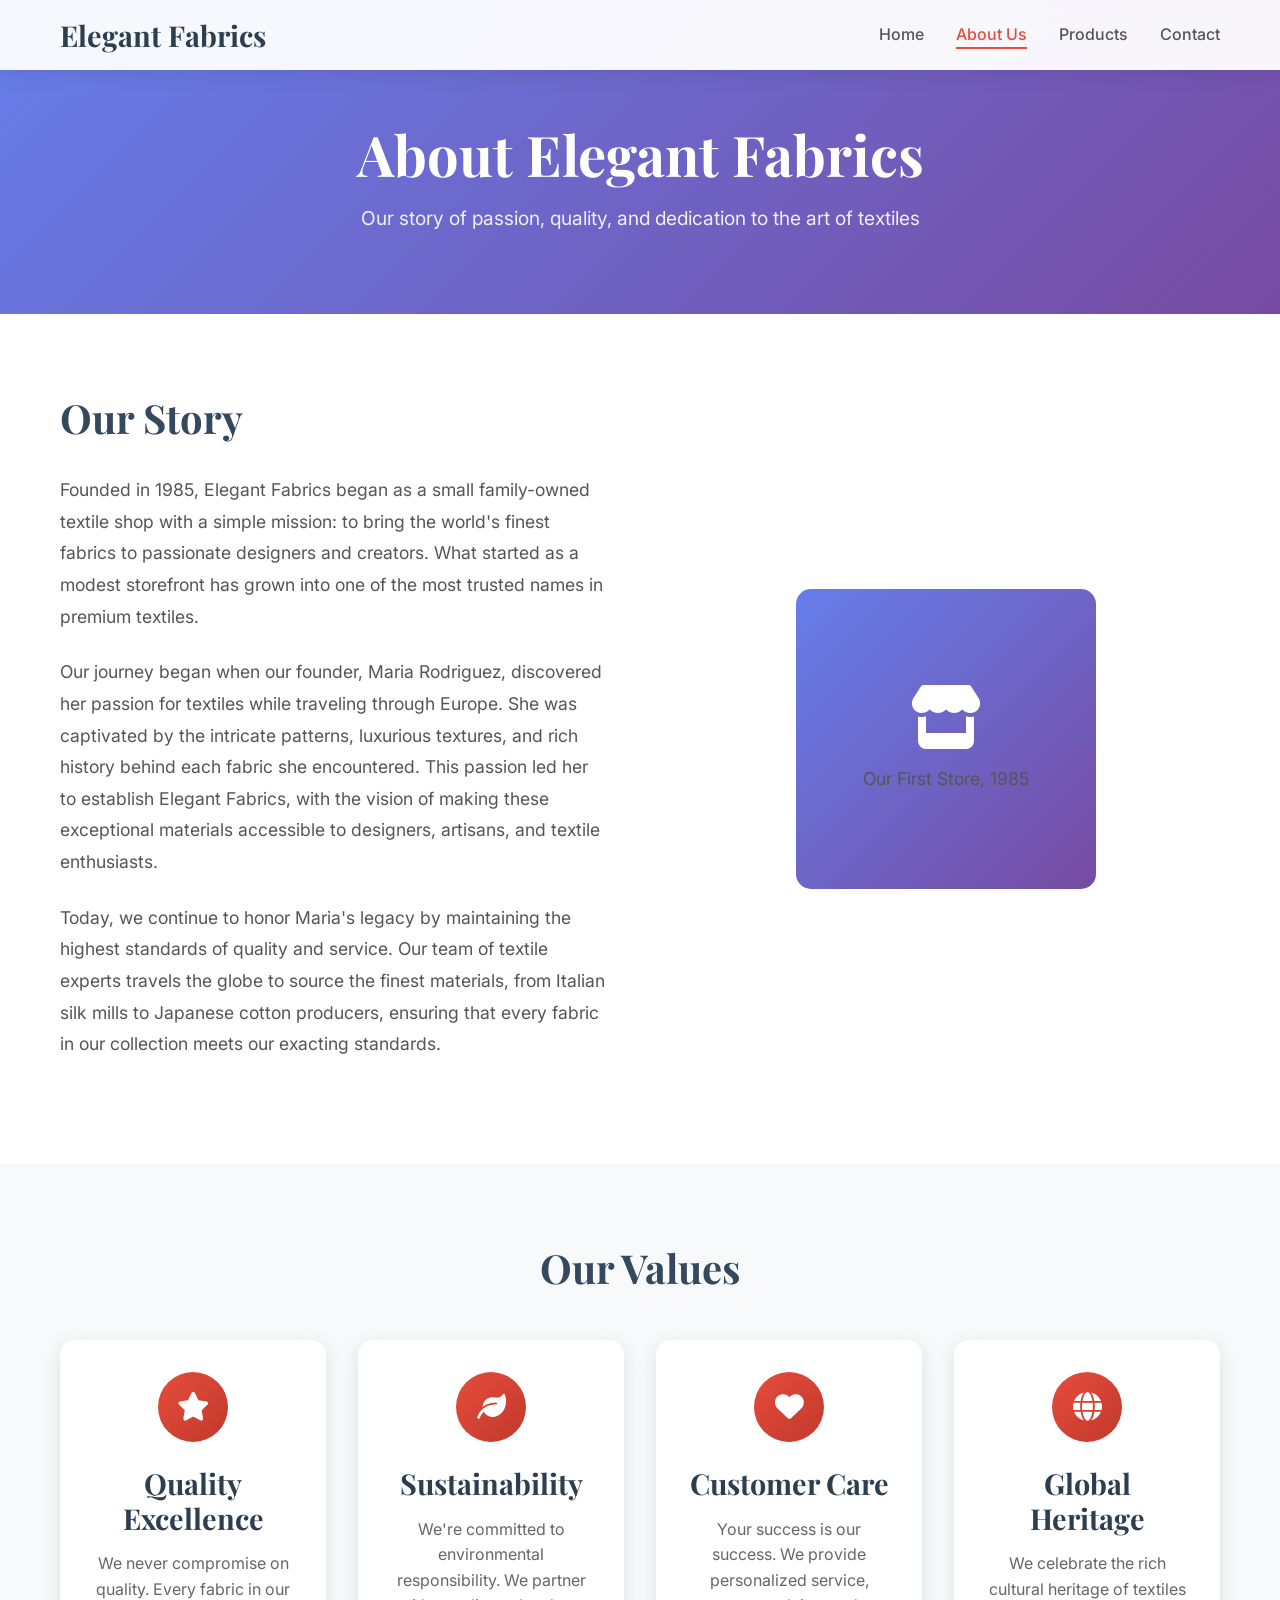
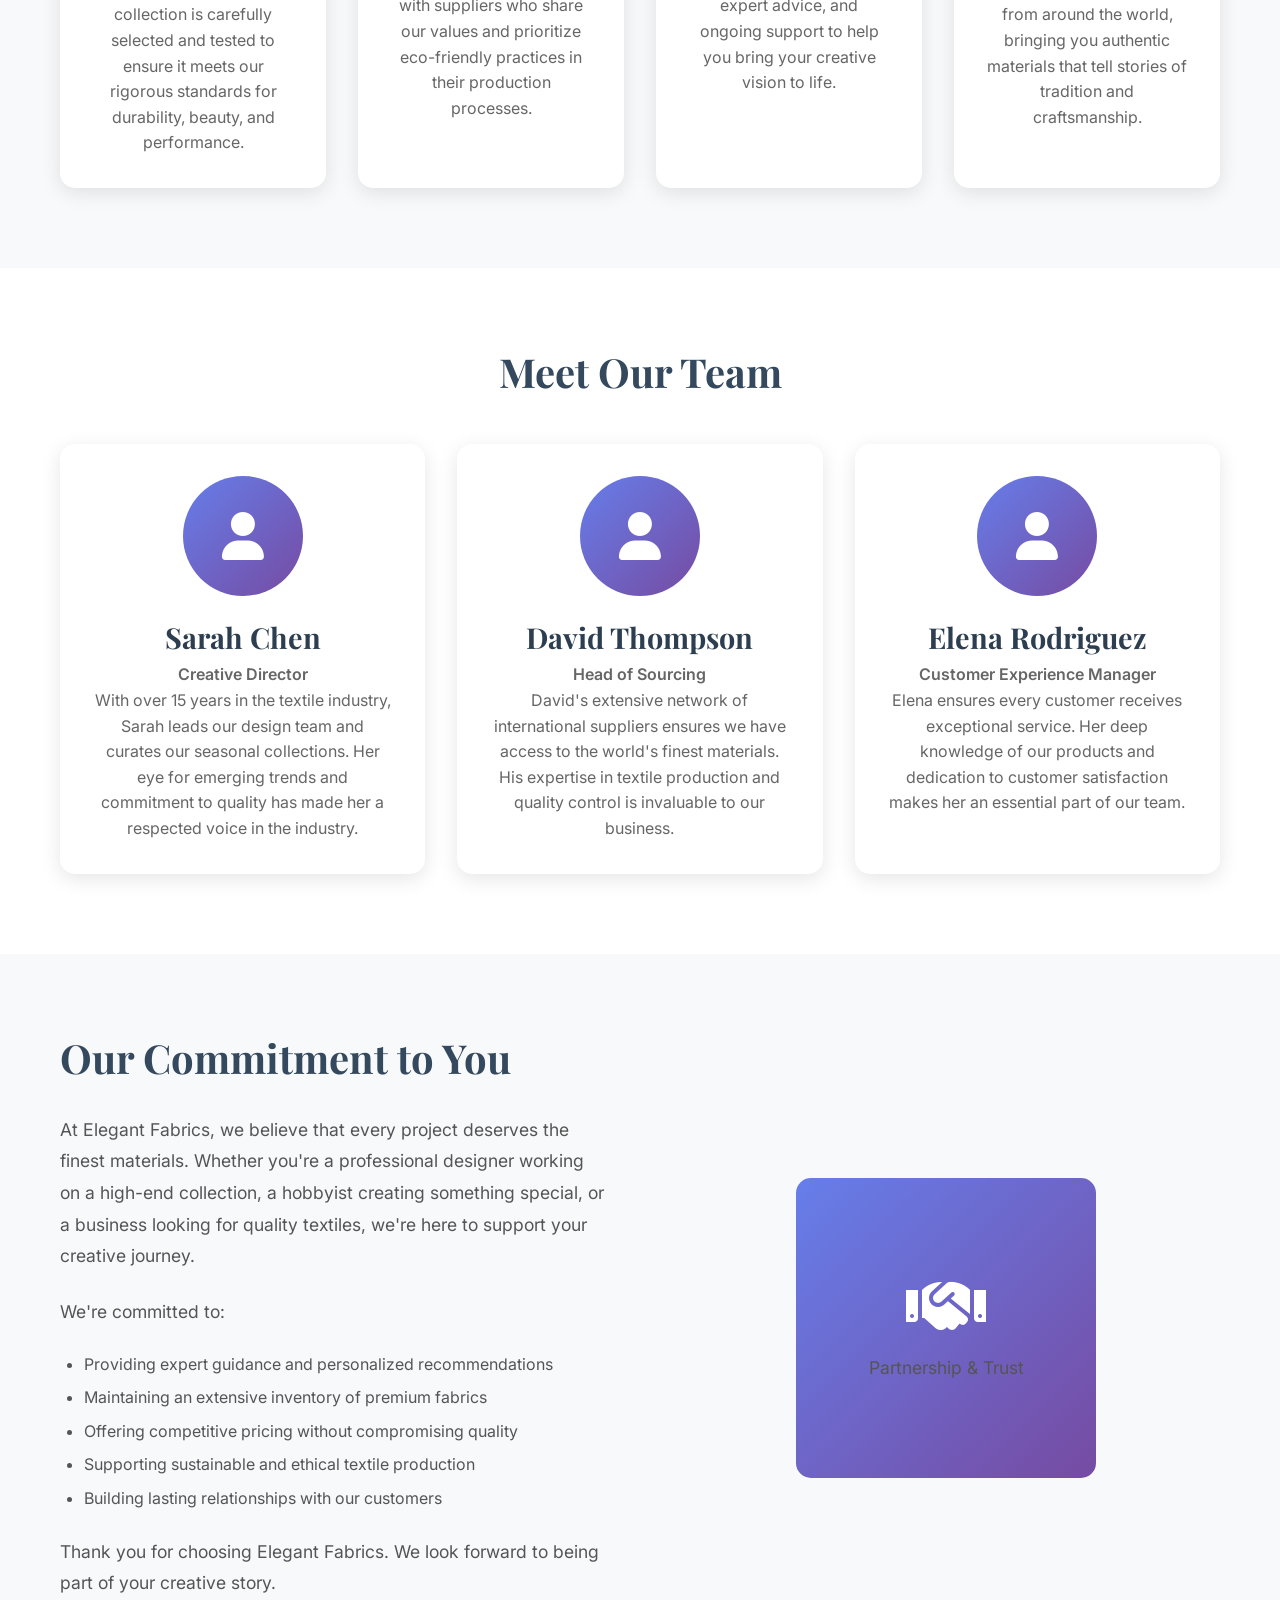
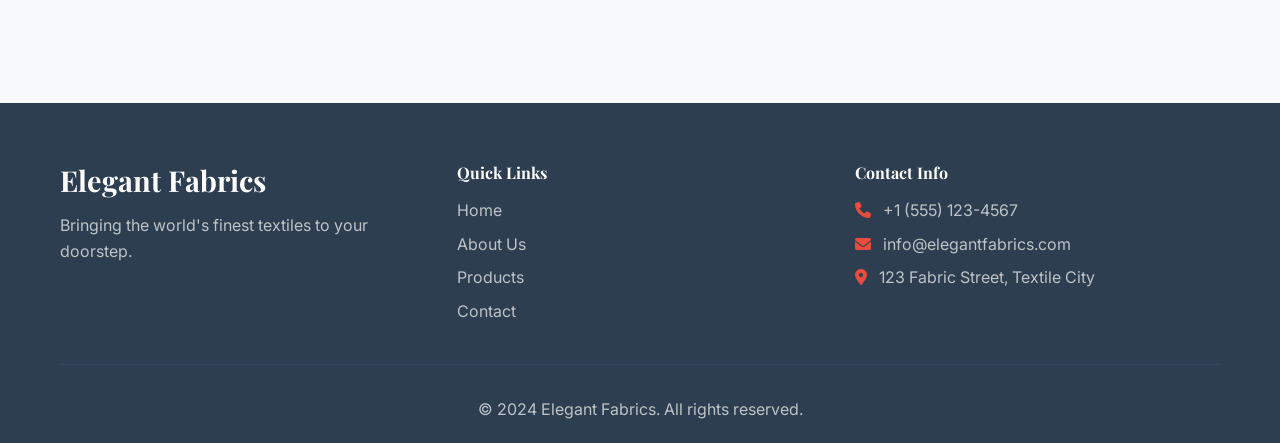
==== commit e0742890: "Merge a0fb5ec3449fe8f14432a27d7c4d4e5c75523983 into 7e6468838d58215dea231584f193c3f6ea72fd4a" ====
--- a/about.html
+++ b/about.html
@@ -9,62 +9,65 @@
     <link rel="stylesheet" href="https://cdnjs.cloudflare.com/ajax/libs/font-awesome/6.0.0/css/all.min.css">
 </head>
 <body>
-    <header class="header">
-        <nav class="navbar">
-            <div class="nav-container">
-                <div class="nav-logo">
-                    <h2>Elegant Fabrics</h2>
-                </div>
-                <ul class="nav-menu">
-                    <li class="nav-item">
-                        <a href="index.html" class="nav-link">Home</a>
-                    </li>
-                    <li class="nav-item">
-                        <a href="about.html" class="nav-link active">About Us</a>
-                    </li>
-                    <li class="nav-item">
-                        <a href="index.html#products" class="nav-link">Products</a>
-                    </li>
-                    <li class="nav-item">
-                        <a href="index.html#contact" class="nav-link">Contact</a>
-                    </li>
-                </ul>
-                <div class="hamburger">
-                    <span class="bar"></span>
-                    <span class="bar"></span>
-                    <span class="bar"></span>
-                </div>
-            </div>
-        </nav>
+    <nav class="navbar">
+        <div class="nav-container">
+            <div class="nav-logo">
+                <h2>Elegant Fabrics</h2>
+            </div>
+            <ul class="nav-menu">
+                <li class="nav-item">
+                    <a href="index.html" class="nav-link">Home</a>
+                </li>
+                <li class="nav-item">
+                    <a href="about.html" class="nav-link active">About Us</a>
+                </li>
+                <li class="nav-item">
+                    <a href="#products" class="nav-link">Products</a>
+                </li>
+                <li class="nav-item">
+                    <a href="#contact" class="nav-link">Contact</a>
+                </li>
+            </ul>
+            <div class="hamburger">
+                <span class="bar"></span>
+                <span class="bar"></span>
+                <span class="bar"></span>
+            </div>
+        </div>
+    </nav>
+
+    <header class="page-header">
+        <div class="container">
+            <h1>About Elegant Fabrics</h1>
+            <p>Our story of passion, quality, and dedication to the art of textiles</p>
+        </div>
     </header>
 
     <main>
-        <section class="about-hero">
-            <div class="container">
-                <h1>About Elegant Fabrics</h1>
-                <p class="subtitle">Crafting Excellence in Textiles Since 1985</p>
-            </div>
-        </section>
-
-        <section class="our-story">
-            <div class="container">
-                <div class="story-content">
-                    <div class="story-text">
+        <!-- Our Story Section -->
+        <section class="about-section">
+            <div class="container">
+                <div class="about-content">
+                    <div class="about-text">
                         <h2>Our Story</h2>
-                        <p>Founded in 1985 by master textile artisan Maria Rodriguez, Elegant Fabrics began as a small family workshop in the heart of the design district. What started as a passion for creating beautiful, high-quality fabrics has grown into one of the most trusted names in premium textiles.</p>
-                        
-                        <p>For over three decades, we've been dedicated to sourcing the finest materials from around the world, combining traditional craftsmanship with modern innovation. Our commitment to quality, sustainability, and exceptional customer service has made us the preferred choice for designers, fashion houses, and discerning customers worldwide.</p>
-                        
-                        <p>Today, we continue to honor our founder's vision while embracing new technologies and sustainable practices that ensure our fabrics not only look beautiful but also respect our planet and its resources.</p>
-                    </div>
-                    <div class="story-image">
-                        <i class="fas fa-history"></i>
-                    </div>
-                </div>
-            </div>
-        </section>
-
-        <section class="our-values">
+                        <p>Founded in 1985, Elegant Fabrics began as a small family-owned textile shop with a simple mission: to bring the world's finest fabrics to passionate designers and creators. What started as a modest storefront has grown into one of the most trusted names in premium textiles.</p>
+                        
+                        <p>Our journey began when our founder, Maria Rodriguez, discovered her passion for textiles while traveling through Europe. She was captivated by the intricate patterns, luxurious textures, and rich history behind each fabric she encountered. This passion led her to establish Elegant Fabrics, with the vision of making these exceptional materials accessible to designers, artisans, and textile enthusiasts.</p>
+                        
+                        <p>Today, we continue to honor Maria's legacy by maintaining the highest standards of quality and service. Our team of textile experts travels the globe to source the finest materials, from Italian silk mills to Japanese cotton producers, ensuring that every fabric in our collection meets our exacting standards.</p>
+                    </div>
+                    <div class="about-image">
+                        <div class="image-placeholder">
+                            <i class="fas fa-store"></i>
+                            <p>Our First Store, 1985</p>
+                        </div>
+                    </div>
+                </div>
+            </div>
+        </section>
+
+        <!-- Our Values Section -->
+        <section class="values-section">
             <div class="container">
                 <h2>Our Values</h2>
                 <div class="values-grid">
@@ -73,51 +76,35 @@
                             <i class="fas fa-star"></i>
                         </div>
                         <h3>Quality Excellence</h3>
-                        <p>We never compromise on quality. Every fabric in our collection undergoes rigorous testing to ensure it meets our exacting standards for durability, comfort, and beauty.</p>
+                        <p>We never compromise on quality. Every fabric in our collection is carefully selected and tested to ensure it meets our rigorous standards for durability, beauty, and performance.</p>
                     </div>
                     <div class="value-card">
                         <div class="value-icon">
                             <i class="fas fa-leaf"></i>
                         </div>
                         <h3>Sustainability</h3>
-                        <p>We're committed to sustainable practices throughout our supply chain, from eco-friendly materials to responsible manufacturing processes that minimize environmental impact.</p>
+                        <p>We're committed to environmental responsibility. We partner with suppliers who share our values and prioritize eco-friendly practices in their production processes.</p>
                     </div>
                     <div class="value-card">
                         <div class="value-icon">
                             <i class="fas fa-heart"></i>
                         </div>
-                        <h3>Customer Focus</h3>
-                        <p>Our customers are at the heart of everything we do. We provide personalized service, expert advice, and support to help bring your creative vision to life.</p>
-                    </div>
-                    <div class="value-card">
-                        <div class="value-icon">
-                            <i class="fas fa-handshake"></i>
-                        </div>
-                        <h3>Integrity</h3>
-                        <p>We conduct business with honesty, transparency, and respect for all our partners, suppliers, and customers. Trust is the foundation of our relationships.</p>
-                    </div>
-                </div>
-            </div>
-        </section>
-
-        <section class="our-mission">
-            <div class="container">
-                <div class="mission-content">
-                    <div class="mission-text">
-                        <h2>Our Mission</h2>
-                        <p>To inspire creativity and elevate design through exceptional textiles that combine timeless elegance with contemporary innovation. We strive to be the trusted partner for designers, creators, and anyone who appreciates the art of fine fabrics.</p>
-                        
-                        <h3>Our Vision</h3>
-                        <p>To lead the textile industry in sustainable luxury, setting new standards for quality, innovation, and environmental responsibility while preserving the artistry and craftsmanship that makes our fabrics truly special.</p>
-                    </div>
-                    <div class="mission-image">
-                        <i class="fas fa-bullseye"></i>
-                    </div>
-                </div>
-            </div>
-        </section>
-
-        <section class="our-team">
+                        <h3>Customer Care</h3>
+                        <p>Your success is our success. We provide personalized service, expert advice, and ongoing support to help you bring your creative vision to life.</p>
+                    </div>
+                    <div class="value-card">
+                        <div class="value-icon">
+                            <i class="fas fa-globe"></i>
+                        </div>
+                        <h3>Global Heritage</h3>
+                        <p>We celebrate the rich cultural heritage of textiles from around the world, bringing you authentic materials that tell stories of tradition and craftsmanship.</p>
+                    </div>
+                </div>
+            </div>
+        </section>
+
+        <!-- Our Team Section -->
+        <section class="team-section">
             <div class="container">
                 <h2>Meet Our Team</h2>
                 <div class="team-grid">
@@ -125,78 +112,86 @@
                         <div class="member-image">
                             <i class="fas fa-user"></i>
                         </div>
-                        <h3>Maria Rodriguez</h3>
-                        <p class="position">Founder & CEO</p>
-                        <p>With over 35 years of experience in textiles, Maria's passion for quality and innovation drives our company forward.</p>
+                        <h3>Sarah Chen</h3>
+                        <p class="member-title">Creative Director</p>
+                        <p>With over 15 years in the textile industry, Sarah leads our design team and curates our seasonal collections. Her eye for emerging trends and commitment to quality has made her a respected voice in the industry.</p>
                     </div>
                     <div class="team-member">
                         <div class="member-image">
                             <i class="fas fa-user"></i>
                         </div>
-                        <h3>David Chen</h3>
-                        <p class="position">Creative Director</p>
-                        <p>David brings his artistic vision and trend forecasting expertise to curate our seasonal collections.</p>
+                        <h3>David Thompson</h3>
+                        <p class="member-title">Head of Sourcing</p>
+                        <p>David's extensive network of international suppliers ensures we have access to the world's finest materials. His expertise in textile production and quality control is invaluable to our business.</p>
                     </div>
                     <div class="team-member">
                         <div class="member-image">
                             <i class="fas fa-user"></i>
                         </div>
-                        <h3>Sarah Johnson</h3>
-                        <p class="position">Quality Manager</p>
-                        <p>Sarah ensures every fabric meets our rigorous quality standards through meticulous testing and inspection.</p>
-                    </div>
-                    <div class="team-member">
-                        <div class="member-image">
-                            <i class="fas fa-user"></i>
-                        </div>
-                        <h3>Michael Patel</h3>
-                        <p class="position">Sustainability Officer</p>
-                        <p>Michael leads our sustainability initiatives, ensuring we maintain the highest environmental standards.</p>
-                    </div>
-                </div>
-            </div>
-        </section>
-
-        <section class="certifications">
-            <div class="container">
-                <h2>Our Certifications</h2>
-                <div class="cert-grid">
-                    <div class="cert-item">
-                        <i class="fas fa-certificate"></i>
-                        <h3>ISO 9001:2015</h3>
-                        <p>Quality Management System</p>
-                    </div>
-                    <div class="cert-item">
-                        <i class="fas fa-award"></i>
-                        <h3>OEKO-TEX® Standard 100</h3>
-                        <p>Safe Textiles Certification</p>
-                    </div>
-                    <div class="cert-item">
-                        <i class="fas fa-seedling"></i>
-                        <h3>GOTS Certified</h3>
-                        <p>Global Organic Textile Standard</p>
-                    </div>
-                    <div class="cert-item">
-                        <i class="fas fa-recycle"></i>
-                        <h3>Fair Trade Certified</h3>
-                        <p>Ethical Sourcing Standards</p>
-                    </div>
-                </div>
-            </div>
-        </section>
-
-        <section class="cta-section">
-            <div class="container">
-                <h2>Ready to Experience Excellence?</h2>
-                <p>Discover our premium fabric collections and let us help you bring your creative vision to life.</p>
-                <a href="index.html#products" class="cta-button">Explore Our Collections</a>
+                        <h3>Elena Rodriguez</h3>
+                        <p class="member-title">Customer Experience Manager</p>
+                        <p>Elena ensures every customer receives exceptional service. Her deep knowledge of our products and dedication to customer satisfaction makes her an essential part of our team.</p>
+                    </div>
+                </div>
+            </div>
+        </section>
+
+        <!-- Our Commitment Section -->
+        <section class="commitment-section">
+            <div class="container">
+                <div class="commitment-content">
+                    <div class="commitment-text">
+                        <h2>Our Commitment to You</h2>
+                        <p>At Elegant Fabrics, we believe that every project deserves the finest materials. Whether you're a professional designer working on a high-end collection, a hobbyist creating something special, or a business looking for quality textiles, we're here to support your creative journey.</p>
+                        
+                        <p>We're committed to:</p>
+                        <ul>
+                            <li>Providing expert guidance and personalized recommendations</li>
+                            <li>Maintaining an extensive inventory of premium fabrics</li>
+                            <li>Offering competitive pricing without compromising quality</li>
+                            <li>Supporting sustainable and ethical textile production</li>
+                            <li>Building lasting relationships with our customers</li>
+                        </ul>
+                        
+                        <p>Thank you for choosing Elegant Fabrics. We look forward to being part of your creative story.</p>
+                    </div>
+                    <div class="commitment-image">
+                        <div class="image-placeholder">
+                            <i class="fas fa-handshake"></i>
+                            <p>Partnership & Trust</p>
+                        </div>
+                    </div>
+                </div>
             </div>
         </section>
     </main>
 
     <footer class="footer">
         <div class="container">
-            <p>&copy; 2024 Elegant Fabrics. All rights reserved.</p>
+            <div class="footer-content">
+                <div class="footer-section">
+                    <h3>Elegant Fabrics</h3>
+                    <p>Bringing the world's finest textiles to your doorstep.</p>
+                </div>
+                <div class="footer-section">
+                    <h4>Quick Links</h4>
+                    <ul>
+                        <li><a href="index.html">Home</a></li>
+                        <li><a href="about.html">About Us</a></li>
+                        <li><a href="#products">Products</a></li>
+                        <li><a href="#contact">Contact</a></li>
+                    </ul>
+                </div>
+                <div class="footer-section">
+                    <h4>Contact Info</h4>
+                    <p><i class="fas fa-phone"></i> +1 (555) 123-4567</p>
+                    <p><i class="fas fa-envelope"></i> info@elegantfabrics.com</p>
+                    <p><i class="fas fa-map-marker-alt"></i> 123 Fabric Street, Textile City</p>
+                </div>
+            </div>
+            <div class="footer-bottom">
+                <p>&copy; 2024 Elegant Fabrics. All rights reserved.</p>
+            </div>
         </div>
     </footer>
 
--- a/styles.css
+++ b/styles.css
@@ -34,8 +34,6 @@
 h2 {
     font-size: 2.5rem;
     color: #34495e;
-    text-align: center;
-    margin-bottom: 2rem;
 }
 
 h3 {
@@ -48,8 +46,8 @@
     color: #555;
 }
 
-/* Header and Navigation */
-.header {
+/* Navigation */
+.navbar {
     background: rgba(255, 255, 255, 0.95);
     backdrop-filter: blur(10px);
     position: fixed;
@@ -57,10 +55,7 @@
     width: 100%;
     z-index: 1000;
     box-shadow: 0 2px 20px rgba(0, 0, 0, 0.1);
-}
-
-.navbar {
-    padding: 1rem 0;
+    transition: all 0.3s ease;
 }
 
 .nav-container {
@@ -70,13 +65,14 @@
     display: flex;
     justify-content: space-between;
     align-items: center;
+    height: 70px;
 }
 
 .nav-logo h2 {
     font-family: 'Playfair Display', serif;
     color: #2c3e50;
-    margin: 0;
     font-size: 1.8rem;
+    margin: 0;
 }
 
 .nav-menu {
@@ -130,8 +126,8 @@
 
 /* Hero Section */
 .hero {
+    height: 100vh;
     background: linear-gradient(135deg, #667eea 0%, #764ba2 100%);
-    height: 100vh;
     display: flex;
     align-items: center;
     justify-content: center;
@@ -159,14 +155,14 @@
     padding: 0 20px;
 }
 
-.hero h1 {
+.hero-content h1 {
     font-size: 4rem;
     margin-bottom: 1rem;
     color: white;
     text-shadow: 2px 2px 4px rgba(0, 0, 0, 0.3);
 }
 
-.hero p {
+.hero-content p {
     font-size: 1.3rem;
     margin-bottom: 2rem;
     color: rgba(255, 255, 255, 0.9);
@@ -174,9 +170,9 @@
 
 .cta-button {
     display: inline-block;
+    padding: 15px 30px;
     background: #e74c3c;
     color: white;
-    padding: 15px 30px;
     text-decoration: none;
     border-radius: 50px;
     font-weight: 600;
@@ -190,40 +186,40 @@
     box-shadow: 0 6px 20px rgba(231, 76, 60, 0.4);
 }
 
-/* About Hero */
-.about-hero {
-    background: linear-gradient(135deg, #f093fb 0%, #f5576c 100%);
-    padding: 150px 0 100px;
-    text-align: center;
-    color: white;
-}
-
-.about-hero h1 {
-    color: white;
-    margin-bottom: 1rem;
-}
-
-.subtitle {
-    font-size: 1.3rem;
+/* Page Header */
+.page-header {
+    background: linear-gradient(135deg, #667eea 0%, #764ba2 100%);
+    color: white;
+    padding: 120px 0 80px;
+    text-align: center;
+}
+
+.page-header h1 {
+    color: white;
+    margin-bottom: 1rem;
+}
+
+.page-header p {
+    font-size: 1.2rem;
     color: rgba(255, 255, 255, 0.9);
-    font-weight: 300;
-}
-
-/* Sections */
-section {
+    margin: 0;
+}
+
+/* Featured Products */
+.featured-products {
     padding: 80px 0;
-}
-
-/* Products Section */
-.products {
     background: #f8f9fa;
+}
+
+.featured-products h2 {
+    text-align: center;
+    margin-bottom: 3rem;
 }
 
 .product-grid {
     display: grid;
     grid-template-columns: repeat(auto-fit, minmax(300px, 1fr));
     gap: 2rem;
-    margin-top: 3rem;
 }
 
 .product-card {
@@ -231,60 +227,106 @@
     padding: 2rem;
     border-radius: 15px;
     text-align: center;
-    box-shadow: 0 10px 30px rgba(0, 0, 0, 0.1);
+    box-shadow: 0 5px 20px rgba(0, 0, 0, 0.1);
     transition: transform 0.3s ease, box-shadow 0.3s ease;
 }
 
 .product-card:hover {
-    transform: translateY(-10px);
-    box-shadow: 0 20px 40px rgba(0, 0, 0, 0.15);
+    transform: translateY(-5px);
+    box-shadow: 0 10px 30px rgba(0, 0, 0, 0.15);
 }
 
 .product-image {
-    font-size: 3rem;
-    color: #e74c3c;
-    margin-bottom: 1rem;
+    width: 80px;
+    height: 80px;
+    background: linear-gradient(135deg, #667eea 0%, #764ba2 100%);
+    border-radius: 50%;
+    display: flex;
+    align-items: center;
+    justify-content: center;
+    margin: 0 auto 1.5rem;
+}
+
+.product-image i {
+    font-size: 2rem;
+    color: white;
 }
 
 .product-card h3 {
+    margin-bottom: 1rem;
     color: #2c3e50;
-    margin-bottom: 1rem;
-}
-
-/* Story Section */
-.our-story {
-    background: white;
-}
-
-.story-content {
+}
+
+.product-card p {
+    color: #666;
+    margin: 0;
+}
+
+/* About Section */
+.about-section {
+    padding: 80px 0;
+}
+
+.about-content {
     display: grid;
-    grid-template-columns: 2fr 1fr;
+    grid-template-columns: 1fr 1fr;
     gap: 4rem;
     align-items: center;
 }
 
-.story-text h2 {
-    text-align: left;
+.about-text h2 {
     margin-bottom: 2rem;
 }
 
-.story-image {
-    text-align: center;
-    font-size: 8rem;
-    color: #e74c3c;
-    opacity: 0.8;
+.about-text p {
+    font-size: 1.1rem;
+    line-height: 1.8;
+    margin-bottom: 1.5rem;
+}
+
+.about-image {
+    display: flex;
+    justify-content: center;
+}
+
+.image-placeholder {
+    width: 300px;
+    height: 300px;
+    background: linear-gradient(135deg, #667eea 0%, #764ba2 100%);
+    border-radius: 15px;
+    display: flex;
+    flex-direction: column;
+    align-items: center;
+    justify-content: center;
+    color: white;
+    text-align: center;
+}
+
+.image-placeholder i {
+    font-size: 4rem;
+    margin-bottom: 1rem;
+}
+
+.image-placeholder p {
+    font-size: 1.1rem;
+    margin: 0;
 }
 
 /* Values Section */
-.our-values {
+.values-section {
+    padding: 80px 0;
     background: #f8f9fa;
+}
+
+.values-section h2 {
+    text-align: center;
+    margin-bottom: 3rem;
 }
 
 .values-grid {
     display: grid;
     grid-template-columns: repeat(auto-fit, minmax(250px, 1fr));
     gap: 2rem;
-    margin-top: 3rem;
 }
 
 .value-card {
@@ -301,56 +343,45 @@
 }
 
 .value-icon {
-    font-size: 2.5rem;
-    color: #e74c3c;
-    margin-bottom: 1rem;
+    width: 70px;
+    height: 70px;
+    background: linear-gradient(135deg, #e74c3c 0%, #c0392b 100%);
+    border-radius: 50%;
+    display: flex;
+    align-items: center;
+    justify-content: center;
+    margin: 0 auto 1.5rem;
+}
+
+.value-icon i {
+    font-size: 1.8rem;
+    color: white;
 }
 
 .value-card h3 {
+    margin-bottom: 1rem;
     color: #2c3e50;
-    margin-bottom: 1rem;
-}
-
-/* Mission Section */
-.our-mission {
-    background: white;
-}
-
-.mission-content {
-    display: grid;
-    grid-template-columns: 2fr 1fr;
-    gap: 4rem;
-    align-items: center;
-}
-
-.mission-text h2 {
-    text-align: left;
-    margin-bottom: 2rem;
-}
-
-.mission-text h3 {
-    color: #e74c3c;
-    margin-top: 2rem;
-    margin-bottom: 1rem;
-}
-
-.mission-image {
-    text-align: center;
-    font-size: 8rem;
-    color: #e74c3c;
-    opacity: 0.8;
+}
+
+.value-card p {
+    color: #666;
+    margin: 0;
 }
 
 /* Team Section */
-.our-team {
-    background: #f8f9fa;
+.team-section {
+    padding: 80px 0;
+}
+
+.team-section h2 {
+    text-align: center;
+    margin-bottom: 3rem;
 }
 
 .team-grid {
     display: grid;
-    grid-template-columns: repeat(auto-fit, minmax(250px, 1fr));
+    grid-template-columns: repeat(auto-fit, minmax(300px, 1fr));
     gap: 2rem;
-    margin-top: 3rem;
 }
 
 .team-member {
@@ -367,149 +398,132 @@
 }
 
 .member-image {
-    font-size: 4rem;
-    color: #e74c3c;
-    margin-bottom: 1rem;
+    width: 120px;
+    height: 120px;
+    background: linear-gradient(135deg, #667eea 0%, #764ba2 100%);
+    border-radius: 50%;
+    display: flex;
+    align-items: center;
+    justify-content: center;
+    margin: 0 auto 1.5rem;
+}
+
+.member-image i {
+    font-size: 3rem;
+    color: white;
 }
 
 .team-member h3 {
+    margin-bottom: 0.5rem;
     color: #2c3e50;
-    margin-bottom: 0.5rem;
-}
-
-.position {
+}
+
+.member-title {
     color: #e74c3c;
     font-weight: 600;
     margin-bottom: 1rem;
 }
 
-/* Certifications Section */
-.certifications {
-    background: white;
-}
-
-.cert-grid {
+.team-member p {
+    color: #666;
+    margin: 0;
+}
+
+/* Commitment Section */
+.commitment-section {
+    padding: 80px 0;
+    background: #f8f9fa;
+}
+
+.commitment-content {
     display: grid;
-    grid-template-columns: repeat(auto-fit, minmax(200px, 1fr));
-    gap: 2rem;
-    margin-top: 3rem;
-}
-
-.cert-item {
-    text-align: center;
-    padding: 2rem;
-    border-radius: 15px;
-    background: #f8f9fa;
-    transition: transform 0.3s ease;
-}
-
-.cert-item:hover {
-    transform: translateY(-5px);
-}
-
-.cert-item i {
-    font-size: 3rem;
-    color: #e74c3c;
-    margin-bottom: 1rem;
-}
-
-.cert-item h3 {
-    color: #2c3e50;
+    grid-template-columns: 1fr 1fr;
+    gap: 4rem;
+    align-items: center;
+}
+
+.commitment-text h2 {
+    margin-bottom: 2rem;
+}
+
+.commitment-text p {
+    font-size: 1.1rem;
+    line-height: 1.8;
+    margin-bottom: 1.5rem;
+}
+
+.commitment-text ul {
+    margin: 1.5rem 0;
+    padding-left: 1.5rem;
+}
+
+.commitment-text li {
     margin-bottom: 0.5rem;
-    font-size: 1.2rem;
-}
-
-/* CTA Section */
-.cta-section {
-    background: linear-gradient(135deg, #667eea 0%, #764ba2 100%);
-    text-align: center;
-    color: white;
-}
-
-.cta-section h2 {
-    color: white;
-    margin-bottom: 1rem;
-}
-
-.cta-section p {
-    color: rgba(255, 255, 255, 0.9);
-    margin-bottom: 2rem;
-    font-size: 1.2rem;
-}
-
-/* Contact Section */
-.contact {
-    background: #f8f9fa;
-}
-
-.contact-content {
-    display: grid;
-    grid-template-columns: 1fr 2fr;
-    gap: 4rem;
-    margin-top: 3rem;
-}
-
-.contact-info h3 {
-    color: #2c3e50;
-    margin-bottom: 2rem;
-}
-
-.contact-info p {
-    display: flex;
-    align-items: center;
-    margin-bottom: 1rem;
     color: #555;
 }
 
-.contact-info i {
-    color: #e74c3c;
-    margin-right: 1rem;
-    width: 20px;
-}
-
-.contact-form {
-    display: flex;
-    flex-direction: column;
-    gap: 1rem;
-}
-
-.contact-form input,
-.contact-form textarea {
-    padding: 1rem;
-    border: 2px solid #e1e8ed;
-    border-radius: 10px;
-    font-family: inherit;
-    font-size: 1rem;
-    transition: border-color 0.3s ease;
-}
-
-.contact-form input:focus,
-.contact-form textarea:focus {
-    outline: none;
-    border-color: #e74c3c;
-}
-
-.submit-btn {
-    background: #e74c3c;
-    color: white;
-    padding: 1rem 2rem;
-    border: none;
-    border-radius: 10px;
-    font-weight: 600;
-    cursor: pointer;
-    transition: background 0.3s ease;
-}
-
-.submit-btn:hover {
-    background: #c0392b;
+.commitment-image {
+    display: flex;
+    justify-content: center;
 }
 
 /* Footer */
 .footer {
     background: #2c3e50;
     color: white;
-    text-align: center;
-    padding: 2rem 0;
+    padding: 60px 0 20px;
+}
+
+.footer-content {
+    display: grid;
+    grid-template-columns: repeat(auto-fit, minmax(250px, 1fr));
+    gap: 2rem;
+    margin-bottom: 2rem;
+}
+
+.footer-section h3,
+.footer-section h4 {
+    color: white;
+    margin-bottom: 1rem;
+}
+
+.footer-section p {
+    color: #bdc3c7;
+    margin-bottom: 0.5rem;
+}
+
+.footer-section ul {
+    list-style: none;
+}
+
+.footer-section ul li {
+    margin-bottom: 0.5rem;
+}
+
+.footer-section ul li a {
+    color: #bdc3c7;
+    text-decoration: none;
+    transition: color 0.3s ease;
+}
+
+.footer-section ul li a:hover {
+    color: #e74c3c;
+}
+
+.footer-section i {
+    margin-right: 0.5rem;
+    color: #e74c3c;
+}
+
+.footer-bottom {
+    border-top: 1px solid #34495e;
+    padding-top: 2rem;
+    text-align: center;
+}
+
+.footer-bottom p {
+    color: #bdc3c7;
+    margin: 0;
 }
 
 /* Responsive Design */
@@ -535,8 +549,12 @@
         left: 0;
     }
 
-    .nav-menu li {
-        margin: 1rem 0;
+    .hero-content h1 {
+        font-size: 2.5rem;
+    }
+
+    .hero-content p {
+        font-size: 1.1rem;
     }
 
     h1 {
@@ -547,31 +565,26 @@
         font-size: 2rem;
     }
 
-    .hero h1 {
-        font-size: 2.5rem;
-    }
-
-    .story-content,
-    .mission-content {
+    .about-content,
+    .commitment-content {
         grid-template-columns: 1fr;
         gap: 2rem;
     }
 
-    .story-image,
-    .mission-image {
-        font-size: 4rem;
-    }
-
-    .contact-content {
-        grid-template-columns: 1fr;
-        gap: 2rem;
+    .image-placeholder {
+        width: 250px;
+        height: 250px;
     }
 
     .product-grid,
     .values-grid,
-    .team-grid,
-    .cert-grid {
+    .team-grid {
         grid-template-columns: 1fr;
+    }
+
+    .footer-content {
+        grid-template-columns: 1fr;
+        text-align: center;
     }
 }
 
@@ -580,20 +593,23 @@
         padding: 0 15px;
     }
 
-    h1 {
+    .hero-content h1 {
         font-size: 2rem;
     }
 
-    .hero h1 {
-        font-size: 2rem;
-    }
-
-    .hero p {
-        font-size: 1.1rem;
-    }
-
-    section {
-        padding: 60px 0;
+    .hero-content p {
+        font-size: 1rem;
+    }
+
+    .cta-button {
+        padding: 12px 25px;
+        font-size: 0.9rem;
+    }
+
+    .product-card,
+    .value-card,
+    .team-member {
+        padding: 1.5rem;
     }
 }
 
@@ -609,11 +625,11 @@
     }
 }
 
-.product-card,
-.value-card,
-.team-member,
-.cert-item {
-    animation: fadeInUp 0.6s ease forwards;
+.about-section,
+.values-section,
+.team-section,
+.commitment-section {
+    animation: fadeInUp 0.8s ease-out;
 }
 
 /* Smooth scrolling */
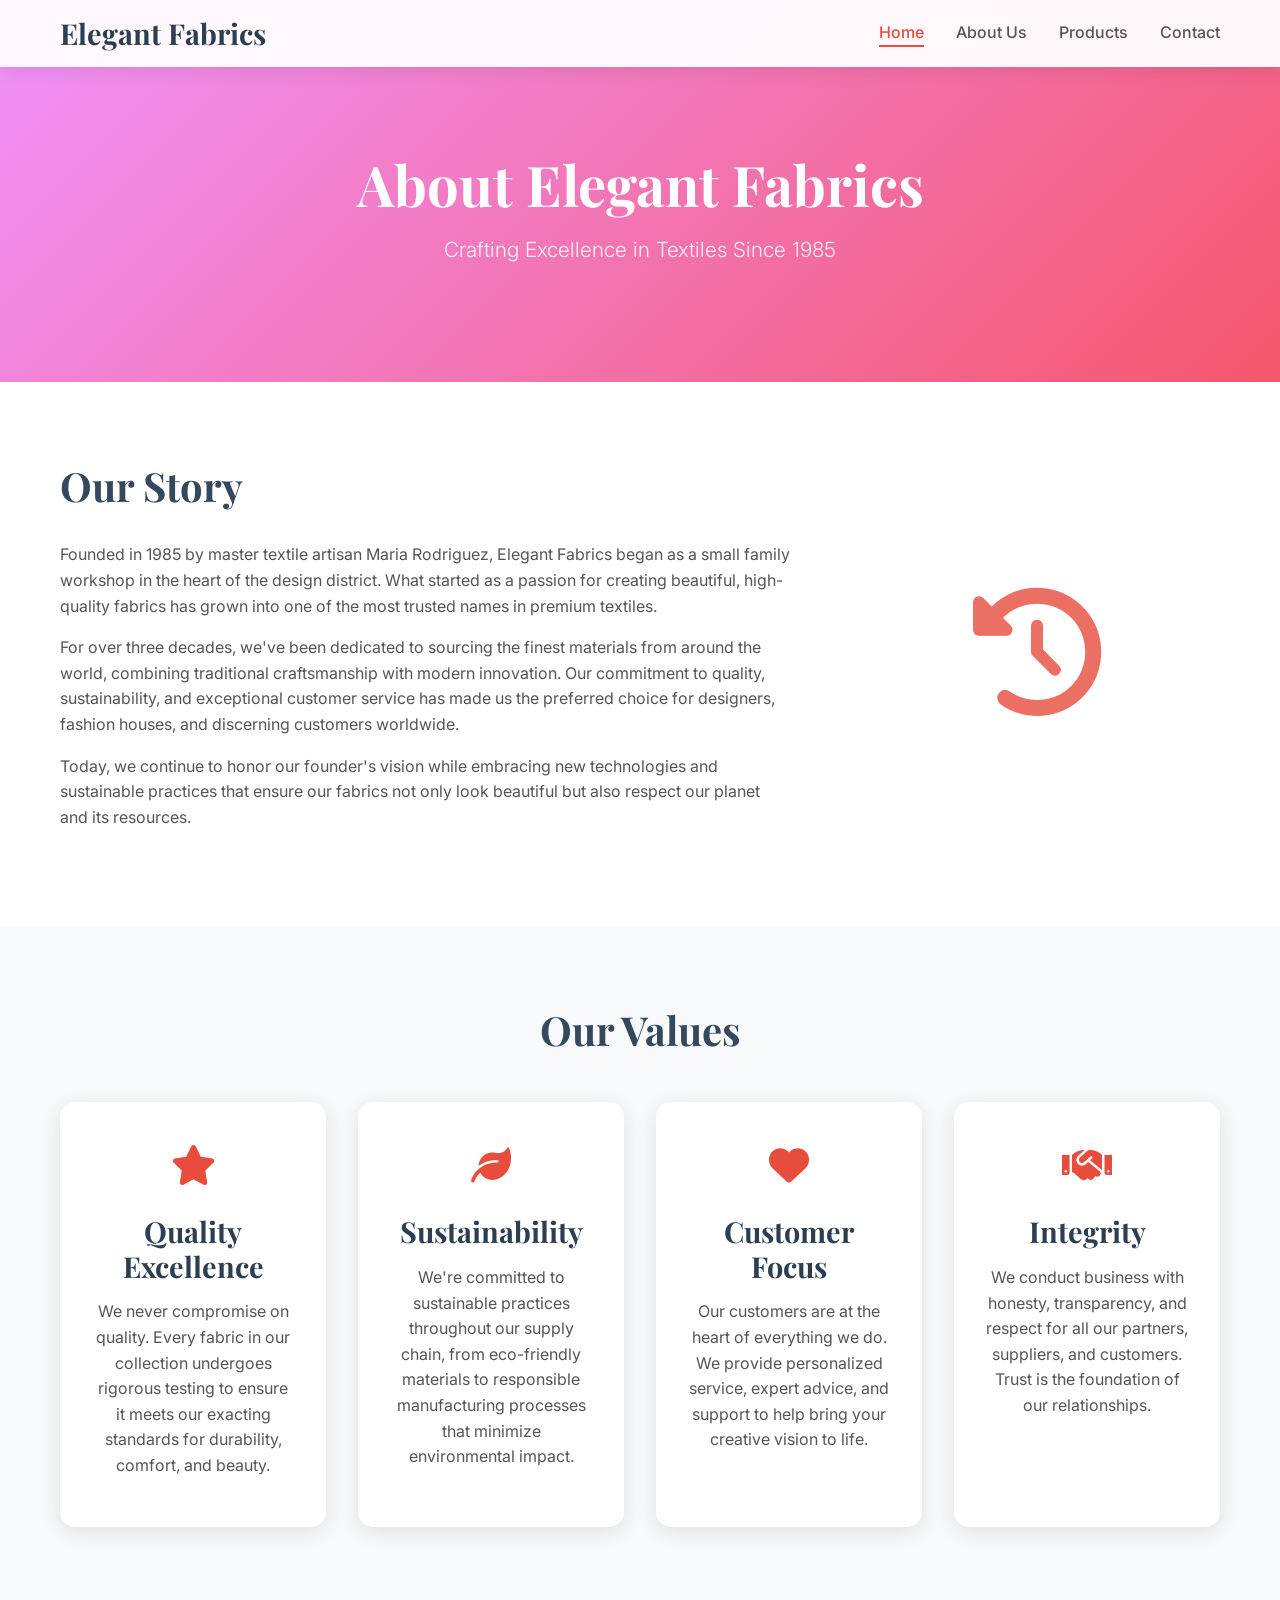
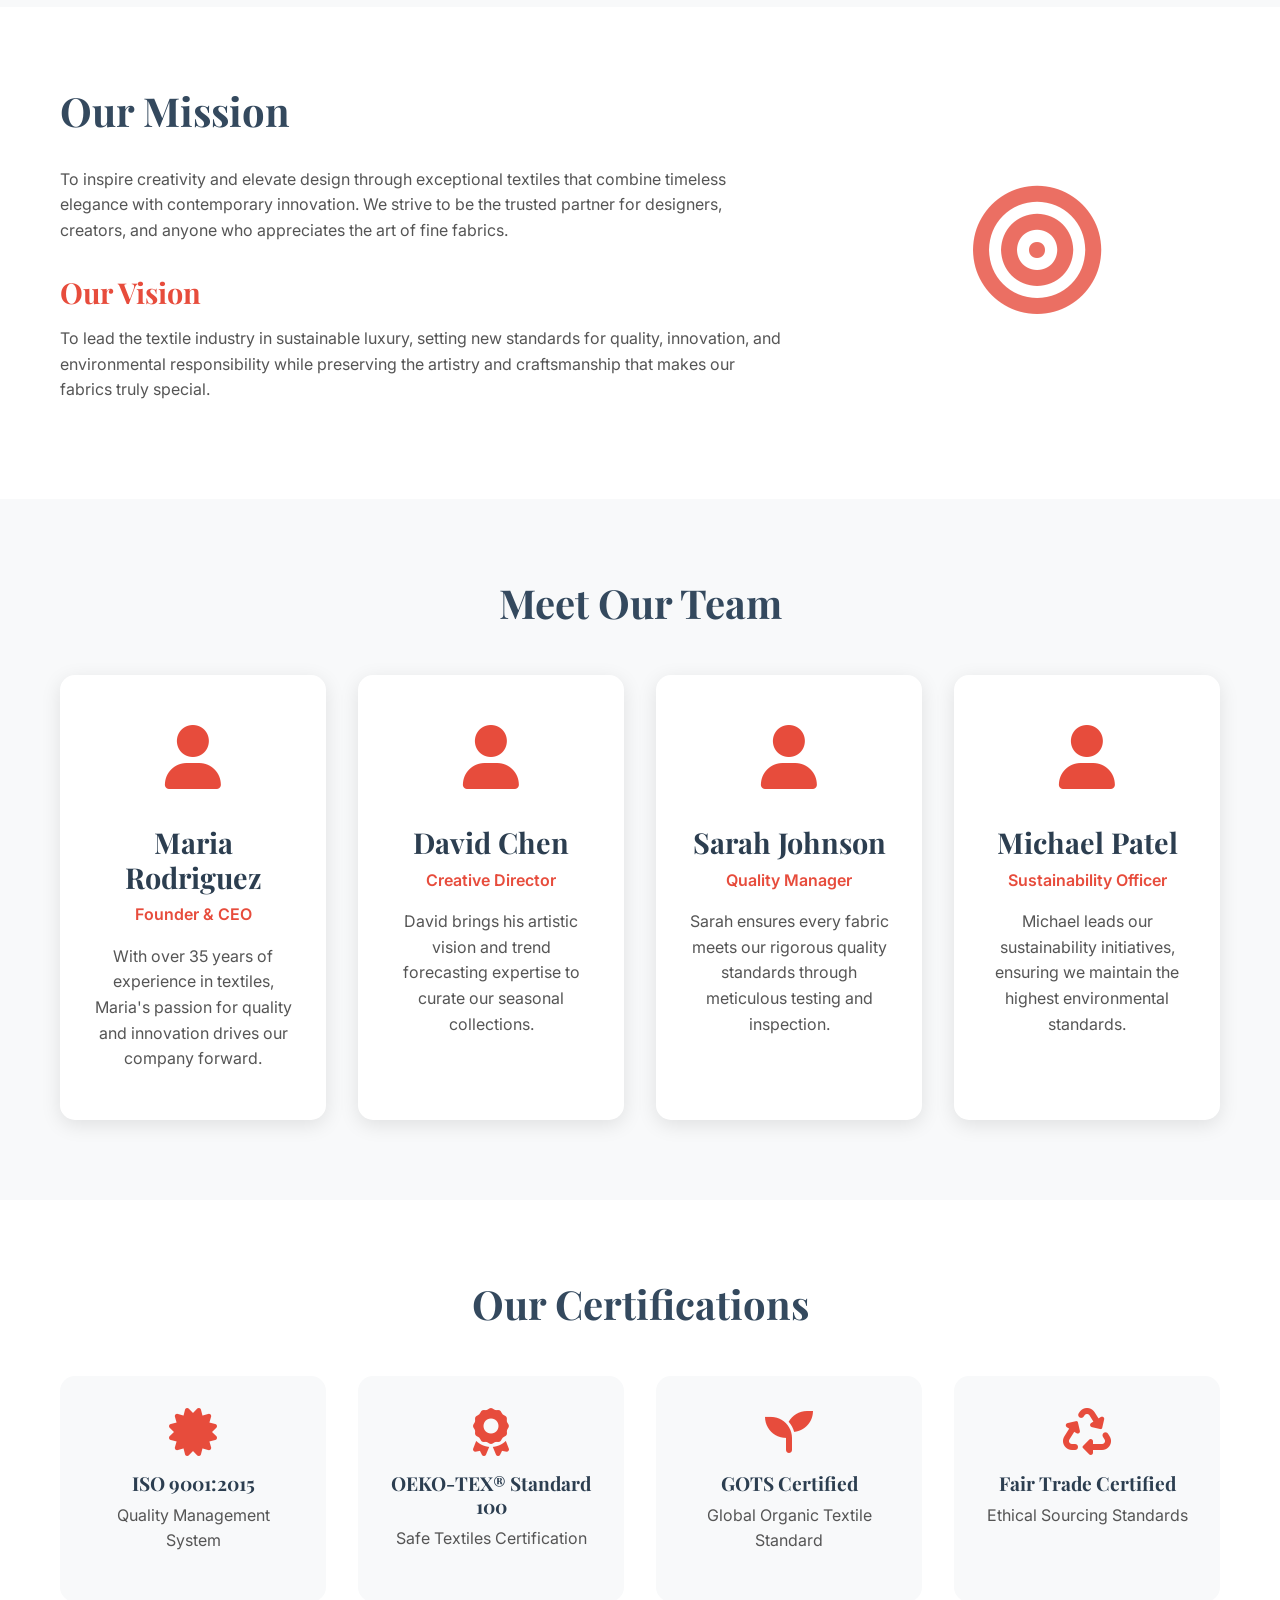
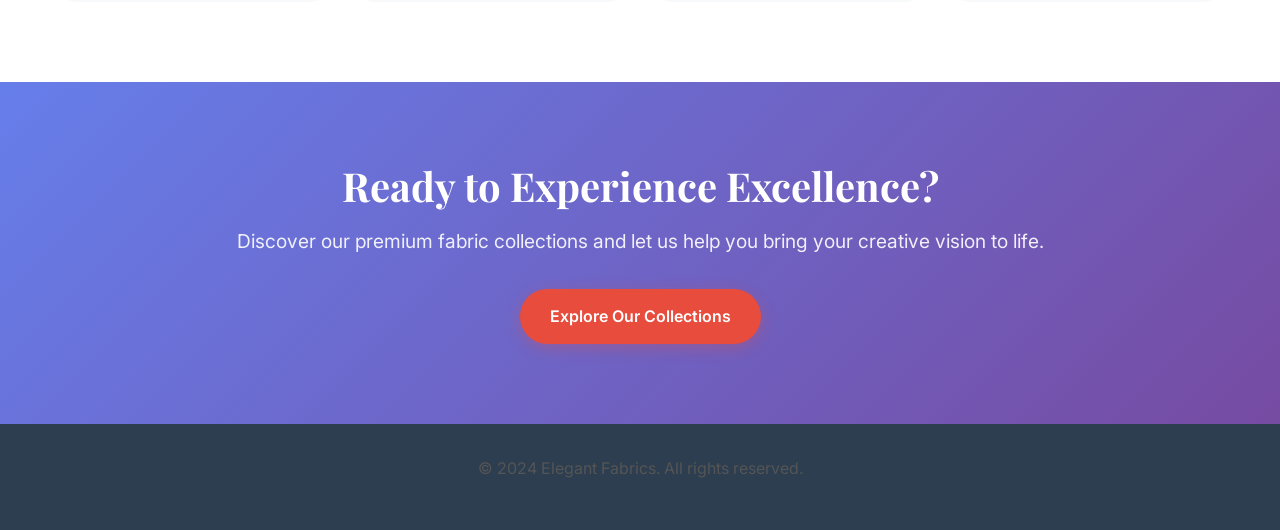
==== commit 398e681b: "Merge ad85dd6c4e76011addba31302904ca1c3d8412de into 7e6468838d58215dea231584f193c3f6ea72fd4a" ====
--- a/about.html
+++ b/about.html
@@ -9,65 +9,62 @@
     <link rel="stylesheet" href="https://cdnjs.cloudflare.com/ajax/libs/font-awesome/6.0.0/css/all.min.css">
 </head>
 <body>
-    <nav class="navbar">
-        <div class="nav-container">
-            <div class="nav-logo">
-                <h2>Elegant Fabrics</h2>
-            </div>
-            <ul class="nav-menu">
-                <li class="nav-item">
-                    <a href="index.html" class="nav-link">Home</a>
-                </li>
-                <li class="nav-item">
-                    <a href="about.html" class="nav-link active">About Us</a>
-                </li>
-                <li class="nav-item">
-                    <a href="#products" class="nav-link">Products</a>
-                </li>
-                <li class="nav-item">
-                    <a href="#contact" class="nav-link">Contact</a>
-                </li>
-            </ul>
-            <div class="hamburger">
-                <span class="bar"></span>
-                <span class="bar"></span>
-                <span class="bar"></span>
-            </div>
-        </div>
-    </nav>
-
-    <header class="page-header">
-        <div class="container">
-            <h1>About Elegant Fabrics</h1>
-            <p>Our story of passion, quality, and dedication to the art of textiles</p>
-        </div>
+    <header class="header">
+        <nav class="navbar">
+            <div class="nav-container">
+                <div class="nav-logo">
+                    <h2>Elegant Fabrics</h2>
+                </div>
+                <ul class="nav-menu">
+                    <li class="nav-item">
+                        <a href="index.html" class="nav-link">Home</a>
+                    </li>
+                    <li class="nav-item">
+                        <a href="about.html" class="nav-link active">About Us</a>
+                    </li>
+                    <li class="nav-item">
+                        <a href="index.html#products" class="nav-link">Products</a>
+                    </li>
+                    <li class="nav-item">
+                        <a href="index.html#contact" class="nav-link">Contact</a>
+                    </li>
+                </ul>
+                <div class="hamburger">
+                    <span class="bar"></span>
+                    <span class="bar"></span>
+                    <span class="bar"></span>
+                </div>
+            </div>
+        </nav>
     </header>
 
     <main>
-        <!-- Our Story Section -->
-        <section class="about-section">
-            <div class="container">
-                <div class="about-content">
-                    <div class="about-text">
+        <section class="about-hero">
+            <div class="container">
+                <h1>About Elegant Fabrics</h1>
+                <p class="subtitle">Crafting Excellence in Textiles Since 1985</p>
+            </div>
+        </section>
+
+        <section class="our-story">
+            <div class="container">
+                <div class="story-content">
+                    <div class="story-text">
                         <h2>Our Story</h2>
-                        <p>Founded in 1985, Elegant Fabrics began as a small family-owned textile shop with a simple mission: to bring the world's finest fabrics to passionate designers and creators. What started as a modest storefront has grown into one of the most trusted names in premium textiles.</p>
+                        <p>Founded in 1985 by master textile artisan Maria Rodriguez, Elegant Fabrics began as a small family workshop in the heart of the design district. What started as a passion for creating beautiful, high-quality fabrics has grown into one of the most trusted names in premium textiles.</p>
                         
-                        <p>Our journey began when our founder, Maria Rodriguez, discovered her passion for textiles while traveling through Europe. She was captivated by the intricate patterns, luxurious textures, and rich history behind each fabric she encountered. This passion led her to establish Elegant Fabrics, with the vision of making these exceptional materials accessible to designers, artisans, and textile enthusiasts.</p>
+                        <p>For over three decades, we've been dedicated to sourcing the finest materials from around the world, combining traditional craftsmanship with modern innovation. Our commitment to quality, sustainability, and exceptional customer service has made us the preferred choice for designers, fashion houses, and discerning customers worldwide.</p>
                         
-                        <p>Today, we continue to honor Maria's legacy by maintaining the highest standards of quality and service. Our team of textile experts travels the globe to source the finest materials, from Italian silk mills to Japanese cotton producers, ensuring that every fabric in our collection meets our exacting standards.</p>
-                    </div>
-                    <div class="about-image">
-                        <div class="image-placeholder">
-                            <i class="fas fa-store"></i>
-                            <p>Our First Store, 1985</p>
-                        </div>
-                    </div>
-                </div>
-            </div>
-        </section>
-
-        <!-- Our Values Section -->
-        <section class="values-section">
+                        <p>Today, we continue to honor our founder's vision while embracing new technologies and sustainable practices that ensure our fabrics not only look beautiful but also respect our planet and its resources.</p>
+                    </div>
+                    <div class="story-image">
+                        <i class="fas fa-history"></i>
+                    </div>
+                </div>
+            </div>
+        </section>
+
+        <section class="our-values">
             <div class="container">
                 <h2>Our Values</h2>
                 <div class="values-grid">
@@ -76,35 +73,51 @@
                             <i class="fas fa-star"></i>
                         </div>
                         <h3>Quality Excellence</h3>
-                        <p>We never compromise on quality. Every fabric in our collection is carefully selected and tested to ensure it meets our rigorous standards for durability, beauty, and performance.</p>
+                        <p>We never compromise on quality. Every fabric in our collection undergoes rigorous testing to ensure it meets our exacting standards for durability, comfort, and beauty.</p>
                     </div>
                     <div class="value-card">
                         <div class="value-icon">
                             <i class="fas fa-leaf"></i>
                         </div>
                         <h3>Sustainability</h3>
-                        <p>We're committed to environmental responsibility. We partner with suppliers who share our values and prioritize eco-friendly practices in their production processes.</p>
+                        <p>We're committed to sustainable practices throughout our supply chain, from eco-friendly materials to responsible manufacturing processes that minimize environmental impact.</p>
                     </div>
                     <div class="value-card">
                         <div class="value-icon">
                             <i class="fas fa-heart"></i>
                         </div>
-                        <h3>Customer Care</h3>
-                        <p>Your success is our success. We provide personalized service, expert advice, and ongoing support to help you bring your creative vision to life.</p>
-                    </div>
-                    <div class="value-card">
-                        <div class="value-icon">
-                            <i class="fas fa-globe"></i>
-                        </div>
-                        <h3>Global Heritage</h3>
-                        <p>We celebrate the rich cultural heritage of textiles from around the world, bringing you authentic materials that tell stories of tradition and craftsmanship.</p>
-                    </div>
-                </div>
-            </div>
-        </section>
-
-        <!-- Our Team Section -->
-        <section class="team-section">
+                        <h3>Customer Focus</h3>
+                        <p>Our customers are at the heart of everything we do. We provide personalized service, expert advice, and support to help bring your creative vision to life.</p>
+                    </div>
+                    <div class="value-card">
+                        <div class="value-icon">
+                            <i class="fas fa-handshake"></i>
+                        </div>
+                        <h3>Integrity</h3>
+                        <p>We conduct business with honesty, transparency, and respect for all our partners, suppliers, and customers. Trust is the foundation of our relationships.</p>
+                    </div>
+                </div>
+            </div>
+        </section>
+
+        <section class="our-mission">
+            <div class="container">
+                <div class="mission-content">
+                    <div class="mission-text">
+                        <h2>Our Mission</h2>
+                        <p>To inspire creativity and elevate design through exceptional textiles that combine timeless elegance with contemporary innovation. We strive to be the trusted partner for designers, creators, and anyone who appreciates the art of fine fabrics.</p>
+                        
+                        <h3>Our Vision</h3>
+                        <p>To lead the textile industry in sustainable luxury, setting new standards for quality, innovation, and environmental responsibility while preserving the artistry and craftsmanship that makes our fabrics truly special.</p>
+                    </div>
+                    <div class="mission-image">
+                        <i class="fas fa-bullseye"></i>
+                    </div>
+                </div>
+            </div>
+        </section>
+
+        <section class="our-team">
             <div class="container">
                 <h2>Meet Our Team</h2>
                 <div class="team-grid">
@@ -112,86 +125,78 @@
                         <div class="member-image">
                             <i class="fas fa-user"></i>
                         </div>
-                        <h3>Sarah Chen</h3>
-                        <p class="member-title">Creative Director</p>
-                        <p>With over 15 years in the textile industry, Sarah leads our design team and curates our seasonal collections. Her eye for emerging trends and commitment to quality has made her a respected voice in the industry.</p>
-                    </div>
-                    <div class="team-member">
-                        <div class="member-image">
-                            <i class="fas fa-user"></i>
-                        </div>
-                        <h3>David Thompson</h3>
-                        <p class="member-title">Head of Sourcing</p>
-                        <p>David's extensive network of international suppliers ensures we have access to the world's finest materials. His expertise in textile production and quality control is invaluable to our business.</p>
-                    </div>
-                    <div class="team-member">
-                        <div class="member-image">
-                            <i class="fas fa-user"></i>
-                        </div>
-                        <h3>Elena Rodriguez</h3>
-                        <p class="member-title">Customer Experience Manager</p>
-                        <p>Elena ensures every customer receives exceptional service. Her deep knowledge of our products and dedication to customer satisfaction makes her an essential part of our team.</p>
-                    </div>
-                </div>
-            </div>
-        </section>
-
-        <!-- Our Commitment Section -->
-        <section class="commitment-section">
-            <div class="container">
-                <div class="commitment-content">
-                    <div class="commitment-text">
-                        <h2>Our Commitment to You</h2>
-                        <p>At Elegant Fabrics, we believe that every project deserves the finest materials. Whether you're a professional designer working on a high-end collection, a hobbyist creating something special, or a business looking for quality textiles, we're here to support your creative journey.</p>
-                        
-                        <p>We're committed to:</p>
-                        <ul>
-                            <li>Providing expert guidance and personalized recommendations</li>
-                            <li>Maintaining an extensive inventory of premium fabrics</li>
-                            <li>Offering competitive pricing without compromising quality</li>
-                            <li>Supporting sustainable and ethical textile production</li>
-                            <li>Building lasting relationships with our customers</li>
-                        </ul>
-                        
-                        <p>Thank you for choosing Elegant Fabrics. We look forward to being part of your creative story.</p>
-                    </div>
-                    <div class="commitment-image">
-                        <div class="image-placeholder">
-                            <i class="fas fa-handshake"></i>
-                            <p>Partnership & Trust</p>
-                        </div>
-                    </div>
-                </div>
+                        <h3>Maria Rodriguez</h3>
+                        <p class="position">Founder & CEO</p>
+                        <p>With over 35 years of experience in textiles, Maria's passion for quality and innovation drives our company forward.</p>
+                    </div>
+                    <div class="team-member">
+                        <div class="member-image">
+                            <i class="fas fa-user"></i>
+                        </div>
+                        <h3>David Chen</h3>
+                        <p class="position">Creative Director</p>
+                        <p>David brings his artistic vision and trend forecasting expertise to curate our seasonal collections.</p>
+                    </div>
+                    <div class="team-member">
+                        <div class="member-image">
+                            <i class="fas fa-user"></i>
+                        </div>
+                        <h3>Sarah Johnson</h3>
+                        <p class="position">Quality Manager</p>
+                        <p>Sarah ensures every fabric meets our rigorous quality standards through meticulous testing and inspection.</p>
+                    </div>
+                    <div class="team-member">
+                        <div class="member-image">
+                            <i class="fas fa-user"></i>
+                        </div>
+                        <h3>Michael Patel</h3>
+                        <p class="position">Sustainability Officer</p>
+                        <p>Michael leads our sustainability initiatives, ensuring we maintain the highest environmental standards.</p>
+                    </div>
+                </div>
+            </div>
+        </section>
+
+        <section class="certifications">
+            <div class="container">
+                <h2>Our Certifications</h2>
+                <div class="cert-grid">
+                    <div class="cert-item">
+                        <i class="fas fa-certificate"></i>
+                        <h3>ISO 9001:2015</h3>
+                        <p>Quality Management System</p>
+                    </div>
+                    <div class="cert-item">
+                        <i class="fas fa-award"></i>
+                        <h3>OEKO-TEX® Standard 100</h3>
+                        <p>Safe Textiles Certification</p>
+                    </div>
+                    <div class="cert-item">
+                        <i class="fas fa-seedling"></i>
+                        <h3>GOTS Certified</h3>
+                        <p>Global Organic Textile Standard</p>
+                    </div>
+                    <div class="cert-item">
+                        <i class="fas fa-recycle"></i>
+                        <h3>Fair Trade Certified</h3>
+                        <p>Ethical Sourcing Standards</p>
+                    </div>
+                </div>
+            </div>
+        </section>
+
+        <section class="cta-section">
+            <div class="container">
+                <h2>Ready to Experience Excellence?</h2>
+                <p>Discover our premium fabric collections and let us help you bring your creative vision to life.</p>
+                <a href="index.html#products" class="cta-button">Explore Our Collections</a>
             </div>
         </section>
     </main>
 
     <footer class="footer">
         <div class="container">
-            <div class="footer-content">
-                <div class="footer-section">
-                    <h3>Elegant Fabrics</h3>
-                    <p>Bringing the world's finest textiles to your doorstep.</p>
-                </div>
-                <div class="footer-section">
-                    <h4>Quick Links</h4>
-                    <ul>
-                        <li><a href="index.html">Home</a></li>
-                        <li><a href="about.html">About Us</a></li>
-                        <li><a href="#products">Products</a></li>
-                        <li><a href="#contact">Contact</a></li>
-                    </ul>
-                </div>
-                <div class="footer-section">
-                    <h4>Contact Info</h4>
-                    <p><i class="fas fa-phone"></i> +1 (555) 123-4567</p>
-                    <p><i class="fas fa-envelope"></i> info@elegantfabrics.com</p>
-                    <p><i class="fas fa-map-marker-alt"></i> 123 Fabric Street, Textile City</p>
-                </div>
-            </div>
-            <div class="footer-bottom">
-                <p>&copy; 2024 Elegant Fabrics. All rights reserved.</p>
-            </div>
+            <p>&copy; 2024 Elegant Fabrics. All rights reserved.</p>
         </div>
     </footer>
 
--- a/styles.css
+++ b/styles.css
@@ -34,6 +34,8 @@
 h2 {
     font-size: 2.5rem;
     color: #34495e;
+    text-align: center;
+    margin-bottom: 2rem;
 }
 
 h3 {
@@ -46,8 +48,8 @@
     color: #555;
 }
 
-/* Navigation */
-.navbar {
+/* Header and Navigation */
+.header {
     background: rgba(255, 255, 255, 0.95);
     backdrop-filter: blur(10px);
     position: fixed;
@@ -55,7 +57,10 @@
     width: 100%;
     z-index: 1000;
     box-shadow: 0 2px 20px rgba(0, 0, 0, 0.1);
-    transition: all 0.3s ease;
+}
+
+.navbar {
+    padding: 1rem 0;
 }
 
 .nav-container {
@@ -65,14 +70,13 @@
     display: flex;
     justify-content: space-between;
     align-items: center;
-    height: 70px;
 }
 
 .nav-logo h2 {
     font-family: 'Playfair Display', serif;
     color: #2c3e50;
+    margin: 0;
     font-size: 1.8rem;
-    margin: 0;
 }
 
 .nav-menu {
@@ -126,8 +130,8 @@
 
 /* Hero Section */
 .hero {
+    background: linear-gradient(135deg, #667eea 0%, #764ba2 100%);
     height: 100vh;
-    background: linear-gradient(135deg, #667eea 0%, #764ba2 100%);
     display: flex;
     align-items: center;
     justify-content: center;
@@ -155,14 +159,14 @@
     padding: 0 20px;
 }
 
-.hero-content h1 {
+.hero h1 {
     font-size: 4rem;
     margin-bottom: 1rem;
     color: white;
     text-shadow: 2px 2px 4px rgba(0, 0, 0, 0.3);
 }
 
-.hero-content p {
+.hero p {
     font-size: 1.3rem;
     margin-bottom: 2rem;
     color: rgba(255, 255, 255, 0.9);
@@ -170,9 +174,9 @@
 
 .cta-button {
     display: inline-block;
+    background: #e74c3c;
+    color: white;
     padding: 15px 30px;
-    background: #e74c3c;
-    color: white;
     text-decoration: none;
     border-radius: 50px;
     font-weight: 600;
@@ -186,40 +190,40 @@
     box-shadow: 0 6px 20px rgba(231, 76, 60, 0.4);
 }
 
-/* Page Header */
-.page-header {
-    background: linear-gradient(135deg, #667eea 0%, #764ba2 100%);
-    color: white;
-    padding: 120px 0 80px;
-    text-align: center;
-}
-
-.page-header h1 {
-    color: white;
-    margin-bottom: 1rem;
-}
-
-.page-header p {
-    font-size: 1.2rem;
+/* About Hero */
+.about-hero {
+    background: linear-gradient(135deg, #f093fb 0%, #f5576c 100%);
+    padding: 150px 0 100px;
+    text-align: center;
+    color: white;
+}
+
+.about-hero h1 {
+    color: white;
+    margin-bottom: 1rem;
+}
+
+.subtitle {
+    font-size: 1.3rem;
     color: rgba(255, 255, 255, 0.9);
-    margin: 0;
-}
-
-/* Featured Products */
-.featured-products {
+    font-weight: 300;
+}
+
+/* Sections */
+section {
     padding: 80px 0;
+}
+
+/* Products Section */
+.products {
     background: #f8f9fa;
-}
-
-.featured-products h2 {
-    text-align: center;
-    margin-bottom: 3rem;
 }
 
 .product-grid {
     display: grid;
     grid-template-columns: repeat(auto-fit, minmax(300px, 1fr));
     gap: 2rem;
+    margin-top: 3rem;
 }
 
 .product-card {
@@ -227,106 +231,60 @@
     padding: 2rem;
     border-radius: 15px;
     text-align: center;
-    box-shadow: 0 5px 20px rgba(0, 0, 0, 0.1);
+    box-shadow: 0 10px 30px rgba(0, 0, 0, 0.1);
     transition: transform 0.3s ease, box-shadow 0.3s ease;
 }
 
 .product-card:hover {
-    transform: translateY(-5px);
-    box-shadow: 0 10px 30px rgba(0, 0, 0, 0.15);
+    transform: translateY(-10px);
+    box-shadow: 0 20px 40px rgba(0, 0, 0, 0.15);
 }
 
 .product-image {
-    width: 80px;
-    height: 80px;
-    background: linear-gradient(135deg, #667eea 0%, #764ba2 100%);
-    border-radius: 50%;
-    display: flex;
-    align-items: center;
-    justify-content: center;
-    margin: 0 auto 1.5rem;
-}
-
-.product-image i {
-    font-size: 2rem;
-    color: white;
+    font-size: 3rem;
+    color: #e74c3c;
+    margin-bottom: 1rem;
 }
 
 .product-card h3 {
-    margin-bottom: 1rem;
-    color: #2c3e50;
-}
-
-.product-card p {
-    color: #666;
-    margin: 0;
-}
-
-/* About Section */
-.about-section {
-    padding: 80px 0;
-}
-
-.about-content {
+    color: #2c3e50;
+    margin-bottom: 1rem;
+}
+
+/* Story Section */
+.our-story {
+    background: white;
+}
+
+.story-content {
     display: grid;
-    grid-template-columns: 1fr 1fr;
+    grid-template-columns: 2fr 1fr;
     gap: 4rem;
     align-items: center;
 }
 
-.about-text h2 {
+.story-text h2 {
+    text-align: left;
     margin-bottom: 2rem;
 }
 
-.about-text p {
-    font-size: 1.1rem;
-    line-height: 1.8;
-    margin-bottom: 1.5rem;
-}
-
-.about-image {
-    display: flex;
-    justify-content: center;
-}
-
-.image-placeholder {
-    width: 300px;
-    height: 300px;
-    background: linear-gradient(135deg, #667eea 0%, #764ba2 100%);
-    border-radius: 15px;
-    display: flex;
-    flex-direction: column;
-    align-items: center;
-    justify-content: center;
-    color: white;
-    text-align: center;
-}
-
-.image-placeholder i {
-    font-size: 4rem;
-    margin-bottom: 1rem;
-}
-
-.image-placeholder p {
-    font-size: 1.1rem;
-    margin: 0;
+.story-image {
+    text-align: center;
+    font-size: 8rem;
+    color: #e74c3c;
+    opacity: 0.8;
 }
 
 /* Values Section */
-.values-section {
-    padding: 80px 0;
+.our-values {
     background: #f8f9fa;
-}
-
-.values-section h2 {
-    text-align: center;
-    margin-bottom: 3rem;
 }
 
 .values-grid {
     display: grid;
     grid-template-columns: repeat(auto-fit, minmax(250px, 1fr));
     gap: 2rem;
+    margin-top: 3rem;
 }
 
 .value-card {
@@ -343,45 +301,56 @@
 }
 
 .value-icon {
-    width: 70px;
-    height: 70px;
-    background: linear-gradient(135deg, #e74c3c 0%, #c0392b 100%);
-    border-radius: 50%;
-    display: flex;
+    font-size: 2.5rem;
+    color: #e74c3c;
+    margin-bottom: 1rem;
+}
+
+.value-card h3 {
+    color: #2c3e50;
+    margin-bottom: 1rem;
+}
+
+/* Mission Section */
+.our-mission {
+    background: white;
+}
+
+.mission-content {
+    display: grid;
+    grid-template-columns: 2fr 1fr;
+    gap: 4rem;
     align-items: center;
-    justify-content: center;
-    margin: 0 auto 1.5rem;
-}
-
-.value-icon i {
-    font-size: 1.8rem;
-    color: white;
-}
-
-.value-card h3 {
-    margin-bottom: 1rem;
-    color: #2c3e50;
-}
-
-.value-card p {
-    color: #666;
-    margin: 0;
+}
+
+.mission-text h2 {
+    text-align: left;
+    margin-bottom: 2rem;
+}
+
+.mission-text h3 {
+    color: #e74c3c;
+    margin-top: 2rem;
+    margin-bottom: 1rem;
+}
+
+.mission-image {
+    text-align: center;
+    font-size: 8rem;
+    color: #e74c3c;
+    opacity: 0.8;
 }
 
 /* Team Section */
-.team-section {
-    padding: 80px 0;
-}
-
-.team-section h2 {
-    text-align: center;
-    margin-bottom: 3rem;
+.our-team {
+    background: #f8f9fa;
 }
 
 .team-grid {
     display: grid;
-    grid-template-columns: repeat(auto-fit, minmax(300px, 1fr));
+    grid-template-columns: repeat(auto-fit, minmax(250px, 1fr));
     gap: 2rem;
+    margin-top: 3rem;
 }
 
 .team-member {
@@ -398,132 +367,149 @@
 }
 
 .member-image {
-    width: 120px;
-    height: 120px;
+    font-size: 4rem;
+    color: #e74c3c;
+    margin-bottom: 1rem;
+}
+
+.team-member h3 {
+    color: #2c3e50;
+    margin-bottom: 0.5rem;
+}
+
+.position {
+    color: #e74c3c;
+    font-weight: 600;
+    margin-bottom: 1rem;
+}
+
+/* Certifications Section */
+.certifications {
+    background: white;
+}
+
+.cert-grid {
+    display: grid;
+    grid-template-columns: repeat(auto-fit, minmax(200px, 1fr));
+    gap: 2rem;
+    margin-top: 3rem;
+}
+
+.cert-item {
+    text-align: center;
+    padding: 2rem;
+    border-radius: 15px;
+    background: #f8f9fa;
+    transition: transform 0.3s ease;
+}
+
+.cert-item:hover {
+    transform: translateY(-5px);
+}
+
+.cert-item i {
+    font-size: 3rem;
+    color: #e74c3c;
+    margin-bottom: 1rem;
+}
+
+.cert-item h3 {
+    color: #2c3e50;
+    margin-bottom: 0.5rem;
+    font-size: 1.2rem;
+}
+
+/* CTA Section */
+.cta-section {
     background: linear-gradient(135deg, #667eea 0%, #764ba2 100%);
-    border-radius: 50%;
+    text-align: center;
+    color: white;
+}
+
+.cta-section h2 {
+    color: white;
+    margin-bottom: 1rem;
+}
+
+.cta-section p {
+    color: rgba(255, 255, 255, 0.9);
+    margin-bottom: 2rem;
+    font-size: 1.2rem;
+}
+
+/* Contact Section */
+.contact {
+    background: #f8f9fa;
+}
+
+.contact-content {
+    display: grid;
+    grid-template-columns: 1fr 2fr;
+    gap: 4rem;
+    margin-top: 3rem;
+}
+
+.contact-info h3 {
+    color: #2c3e50;
+    margin-bottom: 2rem;
+}
+
+.contact-info p {
     display: flex;
     align-items: center;
-    justify-content: center;
-    margin: 0 auto 1.5rem;
-}
-
-.member-image i {
-    font-size: 3rem;
-    color: white;
-}
-
-.team-member h3 {
-    margin-bottom: 0.5rem;
-    color: #2c3e50;
-}
-
-.member-title {
-    color: #e74c3c;
+    margin-bottom: 1rem;
+    color: #555;
+}
+
+.contact-info i {
+    color: #e74c3c;
+    margin-right: 1rem;
+    width: 20px;
+}
+
+.contact-form {
+    display: flex;
+    flex-direction: column;
+    gap: 1rem;
+}
+
+.contact-form input,
+.contact-form textarea {
+    padding: 1rem;
+    border: 2px solid #e1e8ed;
+    border-radius: 10px;
+    font-family: inherit;
+    font-size: 1rem;
+    transition: border-color 0.3s ease;
+}
+
+.contact-form input:focus,
+.contact-form textarea:focus {
+    outline: none;
+    border-color: #e74c3c;
+}
+
+.submit-btn {
+    background: #e74c3c;
+    color: white;
+    padding: 1rem 2rem;
+    border: none;
+    border-radius: 10px;
     font-weight: 600;
-    margin-bottom: 1rem;
-}
-
-.team-member p {
-    color: #666;
-    margin: 0;
-}
-
-/* Commitment Section */
-.commitment-section {
-    padding: 80px 0;
-    background: #f8f9fa;
-}
-
-.commitment-content {
-    display: grid;
-    grid-template-columns: 1fr 1fr;
-    gap: 4rem;
-    align-items: center;
-}
-
-.commitment-text h2 {
-    margin-bottom: 2rem;
-}
-
-.commitment-text p {
-    font-size: 1.1rem;
-    line-height: 1.8;
-    margin-bottom: 1.5rem;
-}
-
-.commitment-text ul {
-    margin: 1.5rem 0;
-    padding-left: 1.5rem;
-}
-
-.commitment-text li {
-    margin-bottom: 0.5rem;
-    color: #555;
-}
-
-.commitment-image {
-    display: flex;
-    justify-content: center;
+    cursor: pointer;
+    transition: background 0.3s ease;
+}
+
+.submit-btn:hover {
+    background: #c0392b;
 }
 
 /* Footer */
 .footer {
     background: #2c3e50;
     color: white;
-    padding: 60px 0 20px;
-}
-
-.footer-content {
-    display: grid;
-    grid-template-columns: repeat(auto-fit, minmax(250px, 1fr));
-    gap: 2rem;
-    margin-bottom: 2rem;
-}
-
-.footer-section h3,
-.footer-section h4 {
-    color: white;
-    margin-bottom: 1rem;
-}
-
-.footer-section p {
-    color: #bdc3c7;
-    margin-bottom: 0.5rem;
-}
-
-.footer-section ul {
-    list-style: none;
-}
-
-.footer-section ul li {
-    margin-bottom: 0.5rem;
-}
-
-.footer-section ul li a {
-    color: #bdc3c7;
-    text-decoration: none;
-    transition: color 0.3s ease;
-}
-
-.footer-section ul li a:hover {
-    color: #e74c3c;
-}
-
-.footer-section i {
-    margin-right: 0.5rem;
-    color: #e74c3c;
-}
-
-.footer-bottom {
-    border-top: 1px solid #34495e;
-    padding-top: 2rem;
-    text-align: center;
-}
-
-.footer-bottom p {
-    color: #bdc3c7;
-    margin: 0;
+    text-align: center;
+    padding: 2rem 0;
 }
 
 /* Responsive Design */
@@ -549,12 +535,8 @@
         left: 0;
     }
 
-    .hero-content h1 {
-        font-size: 2.5rem;
-    }
-
-    .hero-content p {
-        font-size: 1.1rem;
+    .nav-menu li {
+        margin: 1rem 0;
     }
 
     h1 {
@@ -565,26 +547,31 @@
         font-size: 2rem;
     }
 
-    .about-content,
-    .commitment-content {
+    .hero h1 {
+        font-size: 2.5rem;
+    }
+
+    .story-content,
+    .mission-content {
         grid-template-columns: 1fr;
         gap: 2rem;
     }
 
-    .image-placeholder {
-        width: 250px;
-        height: 250px;
+    .story-image,
+    .mission-image {
+        font-size: 4rem;
+    }
+
+    .contact-content {
+        grid-template-columns: 1fr;
+        gap: 2rem;
     }
 
     .product-grid,
     .values-grid,
-    .team-grid {
+    .team-grid,
+    .cert-grid {
         grid-template-columns: 1fr;
-    }
-
-    .footer-content {
-        grid-template-columns: 1fr;
-        text-align: center;
     }
 }
 
@@ -593,23 +580,20 @@
         padding: 0 15px;
     }
 
-    .hero-content h1 {
+    h1 {
         font-size: 2rem;
     }
 
-    .hero-content p {
-        font-size: 1rem;
-    }
-
-    .cta-button {
-        padding: 12px 25px;
-        font-size: 0.9rem;
-    }
-
-    .product-card,
-    .value-card,
-    .team-member {
-        padding: 1.5rem;
+    .hero h1 {
+        font-size: 2rem;
+    }
+
+    .hero p {
+        font-size: 1.1rem;
+    }
+
+    section {
+        padding: 60px 0;
     }
 }
 
@@ -625,11 +609,11 @@
     }
 }
 
-.about-section,
-.values-section,
-.team-section,
-.commitment-section {
-    animation: fadeInUp 0.8s ease-out;
+.product-card,
+.value-card,
+.team-member,
+.cert-item {
+    animation: fadeInUp 0.6s ease forwards;
 }
 
 /* Smooth scrolling */
